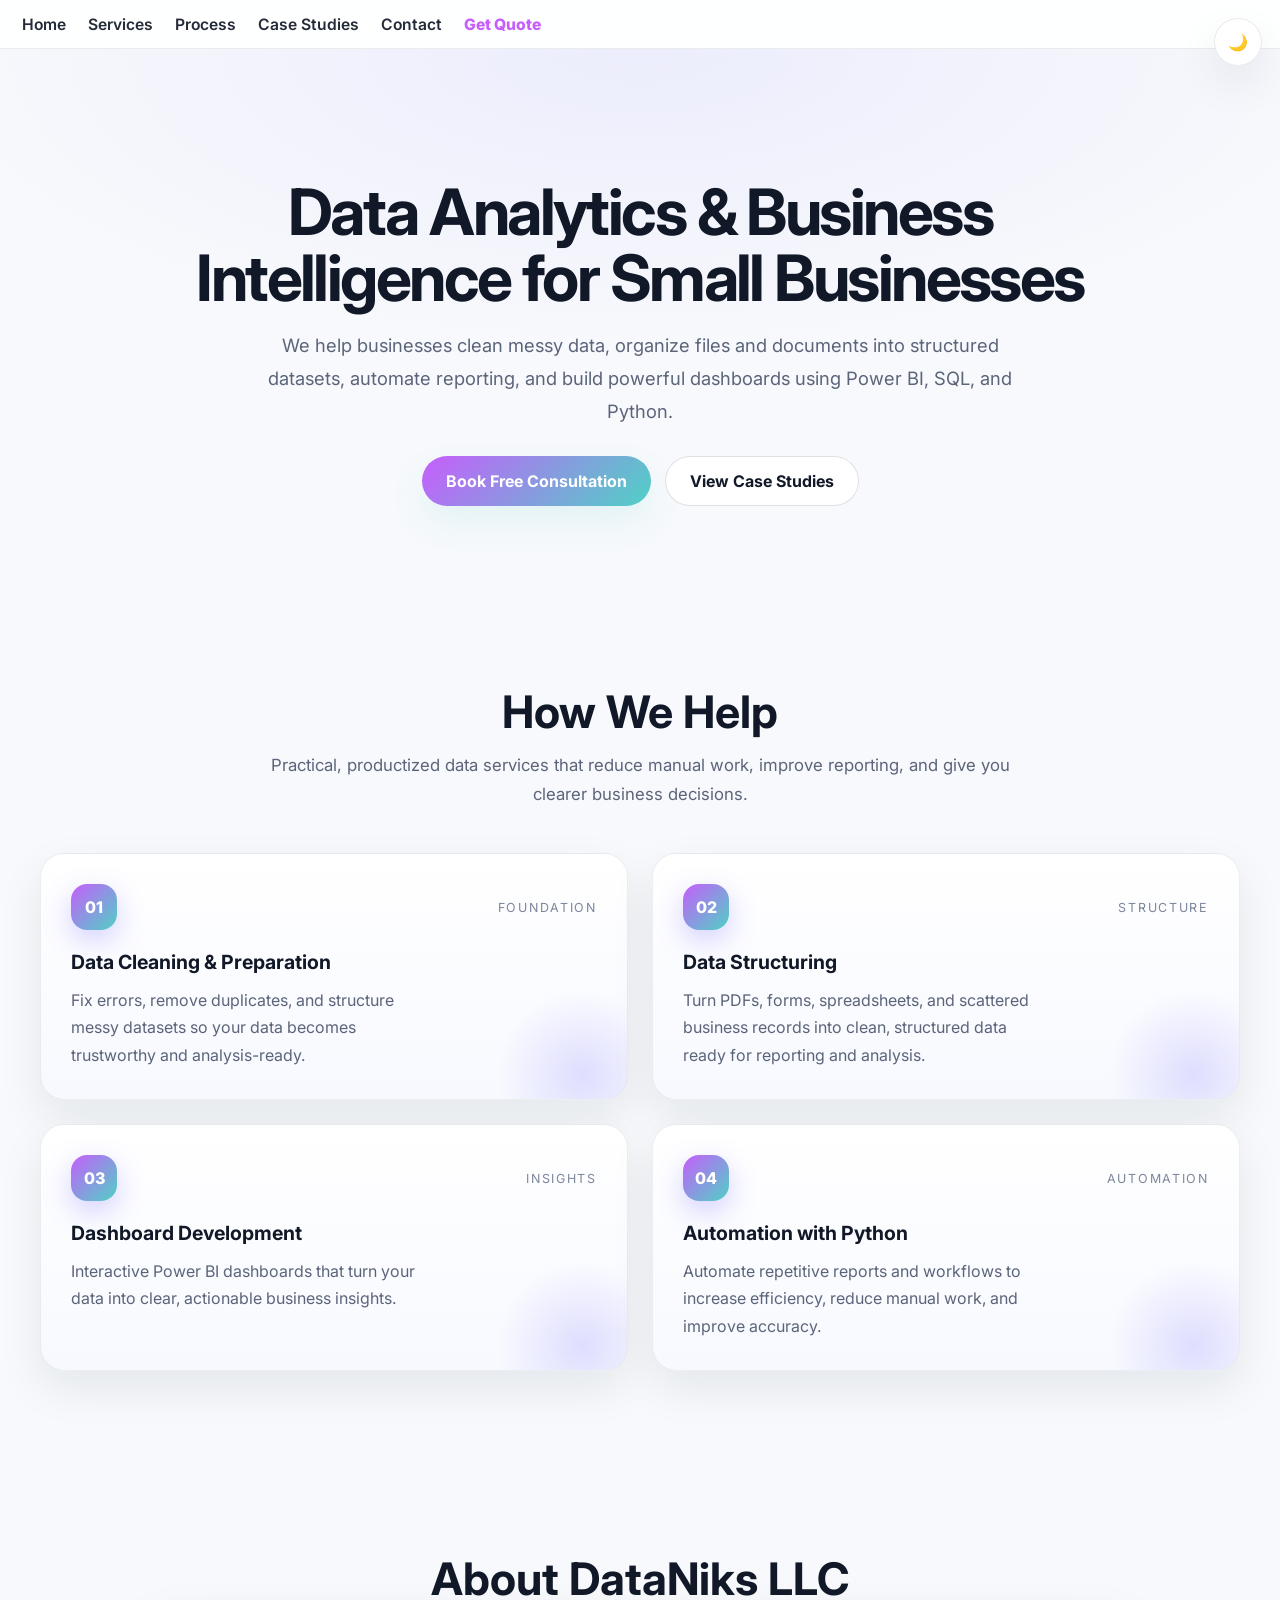
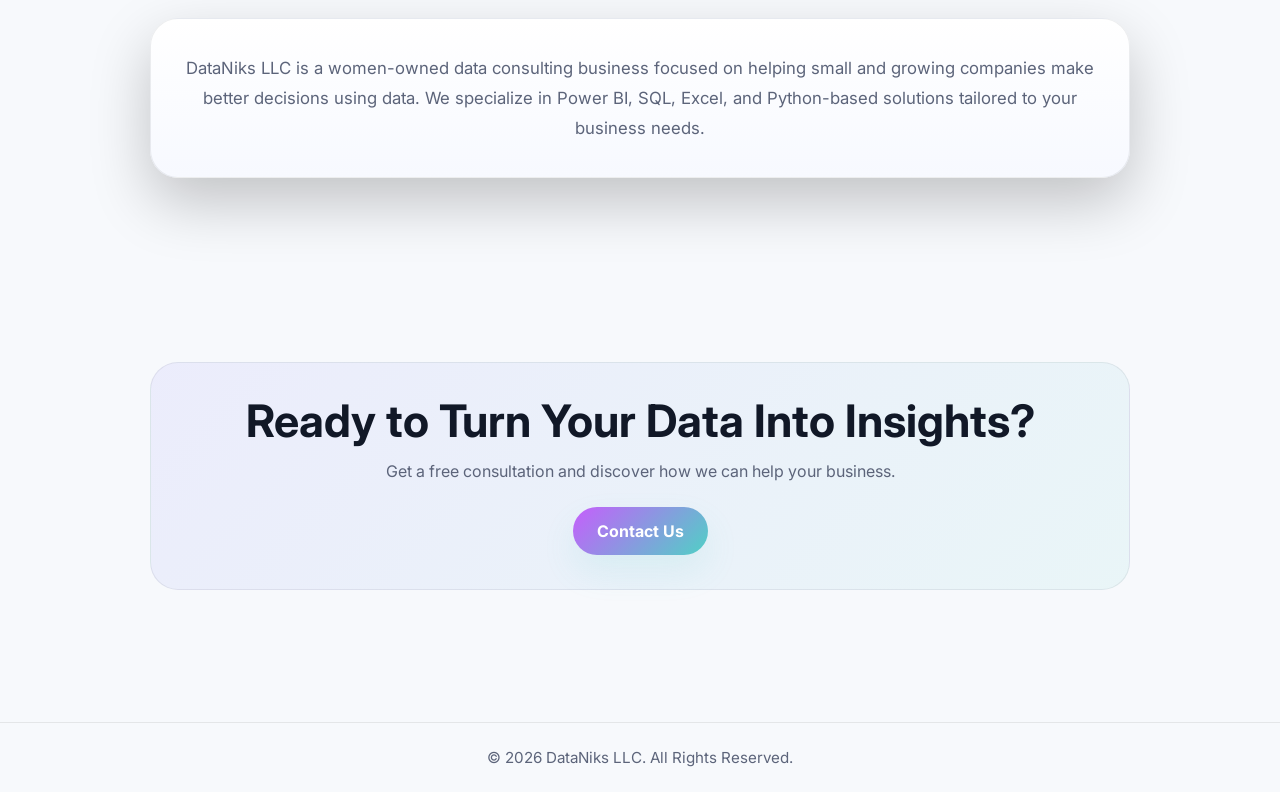
==== index.html @ b680c1a8 "Update index.html" ====
<!DOCTYPE html>
<html lang="en">
<head>
<meta charset="UTF-8">
<meta name="viewport" content="width=device-width, initial-scale=1">
<title>Data Analytics Services USA | Power BI, SQL & Python | DataNiks LLC</title>
<meta name="description" content="Data analytics and business intelligence services for businesses. Power BI dashboards, SQL data solutions, and Python automation.">
<meta name="keywords" content="data analytics services USA, Power BI dashboard developer, freelance data analyst, SQL data services, small business analytics">
<link rel="stylesheet" href="styles.css">
<style>
body.dark{--text-secondary:#b8bdd2;--text-primary:#f4f7fb}
body.light{background:#f7f9fc;color:var(--text-primary)}
body.light .hero{background:radial-gradient(1200px 500px at 50% 0%, rgba(109,94,252,.08), transparent 60%)}
body.light .hero h1, body.light .section h2, body.light .about-panel h2, body.light .cta-panel h2{color:var(--text-primary)}
body.light .hero p, body.light .section-subtitle, body.light .about-panel p, body.light .cta-panel p{color:var(--text-secondary)}
body.light .service-card{background:linear-gradient(180deg,#ffffff,#f7f9ff);border:1px solid rgba(31,41,55,.08);box-shadow:0 18px 45px rgba(15,23,42,.08)}
body.light .service-card h3{color:#111827}
body.light .service-card p{color:#5c647a}
body.light .service-tag{color:#7c869d}
body.light .about-panel{background:linear-gradient(180deg,#ffffff,#f7f9ff);border:1px solid rgba(31,41,55,.08)}
body.light .cta-panel{background:linear-gradient(135deg, rgba(109,94,252,.08), rgba(79,209,197,.08));border:1px solid rgba(31,41,55,.08)}
body.light .btn-secondary{border:1px solid rgba(31,41,55,.14);color:#111827;background:#fff}
body.light .nav-cta{color:var(--accent)!important}
.hero{padding:130px 20px 90px}
.hero h1{max-width:980px;margin:0 auto 18px;font-size:clamp(2.4rem,5vw,4.8rem);line-height:1.03;letter-spacing:-.04em}
.hero p{max-width:780px;margin:0 auto 28px;font-size:1.15rem;line-height:1.8}
.hero-actions{display:flex;gap:14px;justify-content:center;flex-wrap:wrap;margin-top:10px}
.btn{display:inline-flex;align-items:center;justify-content:center;padding:14px 24px;border-radius:999px;font-weight:700;text-decoration:none;transition:transform .2s ease,filter .2s ease,border-color .2s ease}
.btn-primary{background:linear-gradient(135deg,var(--accent),var(--accent2));color:#fff;box-shadow:0 16px 34px rgba(79,209,197,.12)}
.btn-secondary{border:1px solid rgba(255,255,255,.16);color:#fff;background:rgba(255,255,255,.04)}
.btn:hover{transform:translateY(-2px);filter:brightness(1.04)}
.section{padding:92px 20px}
.section-inner{max-width:1200px;margin:0 auto}
.section h2{margin:0 0 14px;text-align:center;font-size:clamp(2rem,3.5vw,3.25rem);line-height:1.08}
.section-subtitle{max-width:760px;margin:0 auto 44px;text-align:center;line-height:1.75;font-size:1.05rem}
.services-grid{display:grid;grid-template-columns:repeat(2,minmax(0,1fr));gap:24px}
.service-card{position:relative;overflow:hidden;min-height:220px;padding:30px;border-radius:24px;background:linear-gradient(180deg, rgba(31,35,51,.98), rgba(18,21,35,.98));border:1px solid rgba(255,255,255,.09);box-shadow:0 24px 60px rgba(0,0,0,.24);transition:transform .25s ease,border-color .25s ease,box-shadow .25s ease}
.service-card::before{content:'';position:absolute;inset:auto -40px -60px auto;width:170px;height:170px;background:radial-gradient(circle, rgba(109,94,252,.18), transparent 70%);pointer-events:none}
.service-card:hover{transform:translateY(-8px);border-color:rgba(255,255,255,.16);box-shadow:0 30px 75px rgba(0,0,0,.38)}
.service-top{display:flex;align-items:center;justify-content:space-between;gap:12px;margin-bottom:20px}
.service-icon{width:46px;height:46px;border-radius:16px;display:grid;place-items:center;background:linear-gradient(135deg,var(--accent),var(--accent2));color:#fff;font-weight:800;box-shadow:0 10px 28px rgba(109,94,252,.28)}
.service-tag{font-size:.78rem;letter-spacing:.14em;text-transform:uppercase;color:#95a0c0}
.service-card h3{margin:0 0 12px;font-size:1.22rem;line-height:1.25;color:var(--text-primary)}
.service-card p{margin:0;color:var(--text-secondary);line-height:1.72;font-size:1rem;max-width:36ch}
.about-panel,.cta-panel{max-width:980px;margin:0 auto;padding:34px;border-radius:28px}
.about-panel{background:linear-gradient(180deg, rgba(31,35,51,.92), rgba(18,21,35,.92));border:1px solid rgba(255,255,255,.09);box-shadow:0 24px 60px rgba(0,0,0,.22)}
.about-panel p{margin:0;text-align:center;font-size:1.05rem;line-height:1.8;color:var(--text-secondary)}
.cta-panel{background:linear-gradient(135deg, rgba(109,94,252,.16), rgba(79,209,197,.12));border:1px solid rgba(255,255,255,.1);text-align:center}
.cta-panel p{margin:0 0 22px;line-height:1.7;color:var(--text-secondary)}
.nav-cta{color:var(--accent)!important;font-weight:800!important}
@media (max-width:900px){.services-grid{grid-template-columns:1fr}.hero{padding-top:110px}}
footer{
    text-align:center;
    padding:25px 20px;
    font-size:0.95rem;
    color:var(--text-secondary);
    border-top:1px solid rgba(0,0,0,0.08);
    margin-top:40px;
}
</style>
</head>
<body class="light">
<nav><ul><li><a href="index.html">Home</a></li><li><a href="DataNiks-services.html">Services</a></li><li><a href="DataNiks-process.html">Process</a></li><li><a href="DataNiks-cases.html">Case Studies</a></li><li><a href="DataNiks-contact.html">Contact</a></li><li><a class="nav-cta" href="DataNiks-contact.html">Get Quote</a></li></ul></nav>
<section class="hero"><div class="section-inner"><h1>Data Analytics &amp; Business Intelligence for Small Businesses</h1><p>We help businesses clean messy data, organize files and documents into structured datasets, automate reporting, and build powerful dashboards using Power BI, SQL, and Python.</p><div class="hero-actions"><a class="btn btn-primary" href="DataNiks-contact.html">Book Free Consultation</a><a class="btn btn-secondary" href="DataNiks-cases.html">View Case Studies</a></div></div></section>
<section class="section"><div class="section-inner"><h2>How We Help</h2><p class="section-subtitle">Practical, productized data services that reduce manual work, improve reporting, and give you clearer business decisions.</p><div class="services-grid"><article class="service-card"><div class="service-top"><div class="service-icon">01</div><div class="service-tag">Foundation</div></div><h3>Data Cleaning &amp; Preparation</h3><p>Fix errors, remove duplicates, and structure messy datasets so your data becomes trustworthy and analysis-ready.</p></article><article class="service-card"><div class="service-top"><div class="service-icon">02</div><div class="service-tag">Structure</div></div><h3>Data Structuring</h3><p>Turn PDFs, forms, spreadsheets, and scattered business records into clean, structured data ready for reporting and analysis.</p></article><article class="service-card"><div class="service-top"><div class="service-icon">03</div><div class="service-tag">Insights</div></div><h3>Dashboard Development</h3><p>Interactive Power BI dashboards that turn your data into clear, actionable business insights.</p></article><article class="service-card"><div class="service-top"><div class="service-icon">04</div><div class="service-tag">Automation</div></div><h3>Automation with Python</h3><p>Automate repetitive reports and workflows to increase efficiency, reduce manual work, and improve accuracy.</p></article></div></div></section>
<section class="section"><div class="section-inner"><h2>About DataNiks LLC</h2><div class="about-panel"><p>DataNiks LLC is a women-owned data consulting business focused on helping small and growing companies make better decisions using data. We specialize in Power BI, SQL, Excel, and Python-based solutions tailored to your business needs.</p></div></div></section>
<section class="section"><div class="section-inner"><div class="cta-panel"><h2 style="margin-bottom:12px;">Ready to Turn Your Data Into Insights?</h2><p>Get a free consultation and discover how we can help your business.</p><a class="btn btn-primary" href="DataNiks-contact.html">Contact Us</a></div></div></section>
<footer>
    © 2026 DataNiks LLC. All Rights Reserved.
</footer>
  <script src="script.js"></script></body></html>
---- styles.css ----
@import url('https://fonts.googleapis.com/css2?family=Inter:wght@400;500;600;700;800&display=swap');

:root{
  --accent:#c65efc;
  --accent2:#4fd1c5;
  --bg:#0a0a14;
  --bg-soft:#111425;
  --panel:#141827;
  --panel-2:#101423;
  --text-primary:#f4f7fb;
  --text-secondary:#b8bdd2;
  --border:rgba(255,255,255,.09);
  --shadow:0 24px 60px rgba(0,0,0,.24);
}

*{box-sizing:border-box}
html{scroll-behavior:smooth}
body{
  margin:0;
  font-family:'Inter',system-ui,-apple-system,BlinkMacSystemFont,'Segoe UI',sans-serif;
  background:var(--bg);
  color:var(--text-primary);
  overflow-x:hidden;
}

body.light{
  --bg:#f7f9fc;
  --bg-soft:#ffffff;
  --panel:#ffffff;
  --panel-2:#f7f9ff;
  --text-primary:#111827;
  --text-secondary:#5c647a;
  --border:rgba(31,41,55,.09);
  --shadow:0 18px 45px rgba(15,23,42,.08);
  background:var(--bg);
  color:var(--text-primary);
}

a{color:inherit}
img{max-width:100%;display:block}

nav{
  position:sticky;
  top:0;
  z-index:1000;
  backdrop-filter:blur(18px);
  background:color-mix(in srgb, var(--bg-soft) 88%, transparent);
  border-bottom:1px solid var(--border);
}
nav ul{
  list-style:none;
  margin:0;
  padding:14px 22px;
  display:flex;
  gap:22px;
  align-items:center;
  justify-content:flex-start;
  flex-wrap:wrap;
}
nav a{
  text-decoration:none;
  font-size:.98rem;
  font-weight:600;
  color:var(--text-primary);
  opacity:.92;
}
nav a:hover{opacity:1}

.hero{
  padding:130px 20px 90px;
  background:radial-gradient(1200px 500px at 50% 0%, rgba(109,94,252,.14), transparent 60%);
}
.hero h1{
  max-width:980px;
  margin:0 auto 18px;
  text-align:center;
  font-size:clamp(2.4rem,5vw,4.8rem);
  line-height:1.03;
  letter-spacing:-.04em;
}
.hero p{
  max-width:780px;
  margin:0 auto 28px;
  text-align:center;
  font-size:1.15rem;
  line-height:1.8;
  color:var(--text-secondary);
}
.hero-actions{
  display:flex;
  gap:14px;
  justify-content:center;
  flex-wrap:wrap;
  margin-top:10px;
}

.btn{
  display:inline-flex;
  align-items:center;
  justify-content:center;
  padding:14px 24px;
  border-radius:999px;
  font-weight:700;
  text-decoration:none;
  transition:transform .2s ease,filter .2s ease,border-color .2s ease,background .2s ease;
}
.btn:hover{transform:translateY(-2px);filter:brightness(1.04)}
.btn-primary{
  background:linear-gradient(135deg,var(--accent),var(--accent2));
  color:#fff;
  box-shadow:0 16px 34px rgba(79,209,197,.12);
}
.btn-secondary{
  border:1px solid var(--border);
  color:var(--text-primary);
  background:var(--bg-soft);
}

.section{
  padding:92px 20px;
}
.section-inner{
  max-width:1200px;
  margin:0 auto;
}
.section h2{
  margin:0 0 14px;
  text-align:center;
  font-size:clamp(2rem,3.5vw,3.25rem);
  line-height:1.08;
}
.section-subtitle{
  max-width:760px;
  margin:0 auto 44px;
  text-align:center;
  line-height:1.75;
  font-size:1.05rem;
  color:var(--text-secondary);
}

.services-grid{
  display:grid;
  grid-template-columns:repeat(2,minmax(0,1fr));
  gap:24px;
}
.service-card{
  position:relative;
  overflow:hidden;
  min-height:220px;
  padding:30px;
  border-radius:24px;
  background:linear-gradient(180deg,var(--panel),var(--panel-2));
  border:1px solid var(--border);
  box-shadow:var(--shadow);
  transition:transform .25s ease,border-color .25s ease,box-shadow .25s ease;
}
.service-card::before{
  content:'';
  position:absolute;
  inset:auto -40px -60px auto;
  width:170px;
  height:170px;
  background:radial-gradient(circle, rgba(109,94,252,.18), transparent 70%);
  pointer-events:none;
}
.service-card:hover{
  transform:translateY(-8px);
  border-color:rgba(255,255,255,.16);
  box-shadow:0 30px 75px rgba(0,0,0,.38);
}
.service-top{
  display:flex;
  align-items:center;
  justify-content:space-between;
  gap:12px;
  margin-bottom:20px;
}
.service-icon{
  width:46px;
  height:46px;
  border-radius:16px;
  display:grid;
  place-items:center;
  background:linear-gradient(135deg,var(--accent),var(--accent2));
  color:#fff;
  font-weight:800;
  box-shadow:0 10px 28px rgba(109,94,252,.28);
}
.service-tag{
  font-size:.78rem;
  letter-spacing:.14em;
  text-transform:uppercase;
  color:var(--text-secondary);
}
.service-card h3{
  margin:0 0 12px;
  font-size:1.22rem;
  line-height:1.25;
  color:var(--text-primary);
}
.service-card p{
  margin:0;
  color:var(--text-secondary);
  line-height:1.72;
  font-size:1rem;
  max-width:36ch;
}

.about-panel,
.cta-panel{
  max-width:980px;
  margin:0 auto;
  padding:34px;
  border-radius:28px;
  border:1px solid var(--border);
}
.about-panel{
  background:linear-gradient(180deg,var(--panel),var(--panel-2));
  box-shadow:var(--shadow);
}
.about-panel p{
  margin:0;
  text-align:center;
  font-size:1.05rem;
  line-height:1.8;
  color:var(--text-secondary);
}
.cta-panel{
  background:linear-gradient(135deg, rgba(109,94,252,.16), rgba(79,209,197,.12));
  text-align:center;
}
.cta-panel p{
  margin:0 0 22px;
  line-height:1.7;
  color:var(--text-secondary);
}

.nav-cta{color:var(--accent) !important;font-weight:800 !important;opacity:1}

.glass-card{
  background:linear-gradient(180deg,var(--panel),var(--panel-2));
  border:1px solid var(--border);
  border-radius:24px;
  box-shadow:var(--shadow);
}

.theme-toggle{
  position:fixed;
  right:18px;
  top:18px;
  width:48px;
  height:48px;
  border:none;
  border-radius:999px;
  cursor:pointer;
  z-index:1001;
  display:grid;
  place-items:center;
  font-size:1rem;
  background:var(--bg-soft);
  color:var(--text-primary);
  border:1px solid var(--border);
  box-shadow:var(--shadow);
}
.theme-toggle:hover{transform:translateY(-1px)}

@media (max-width:900px){
  .services-grid{grid-template-columns:1fr}
  .hero{padding-top:110px}
  nav ul{gap:16px}
}
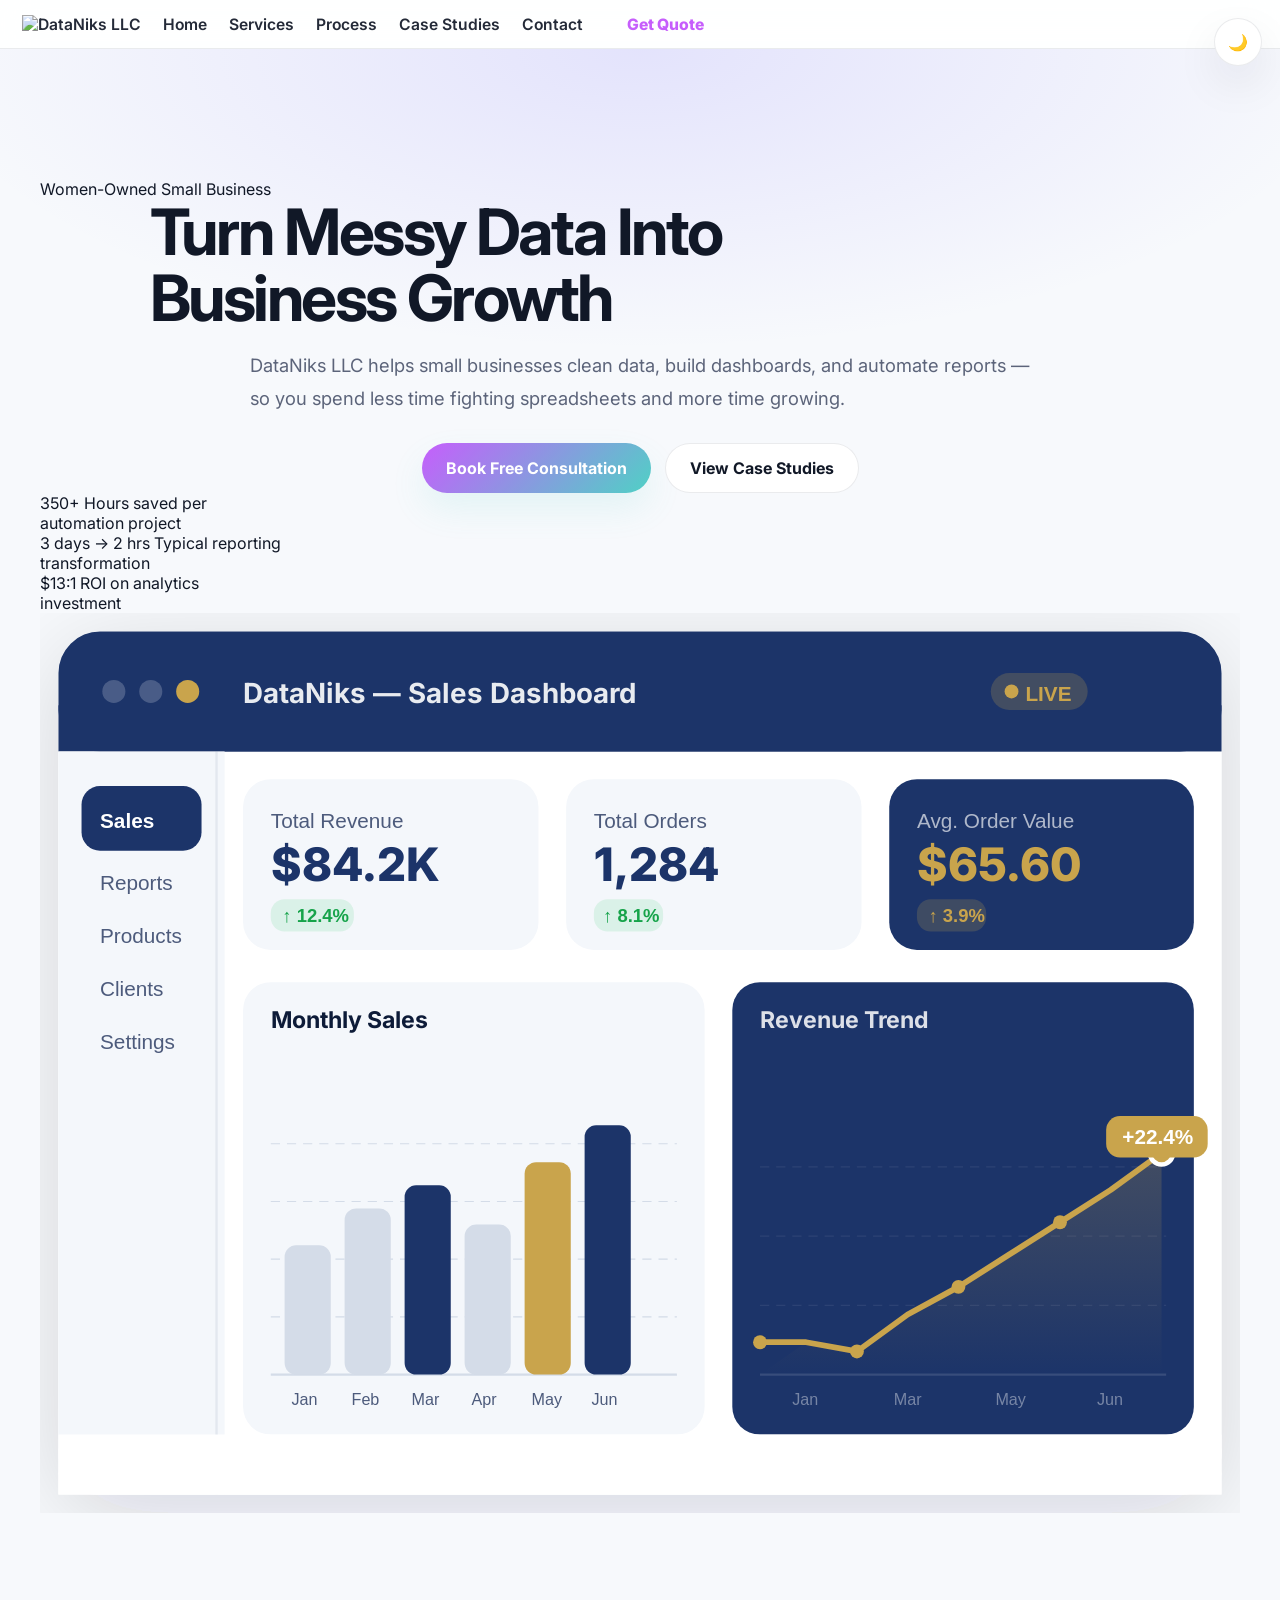
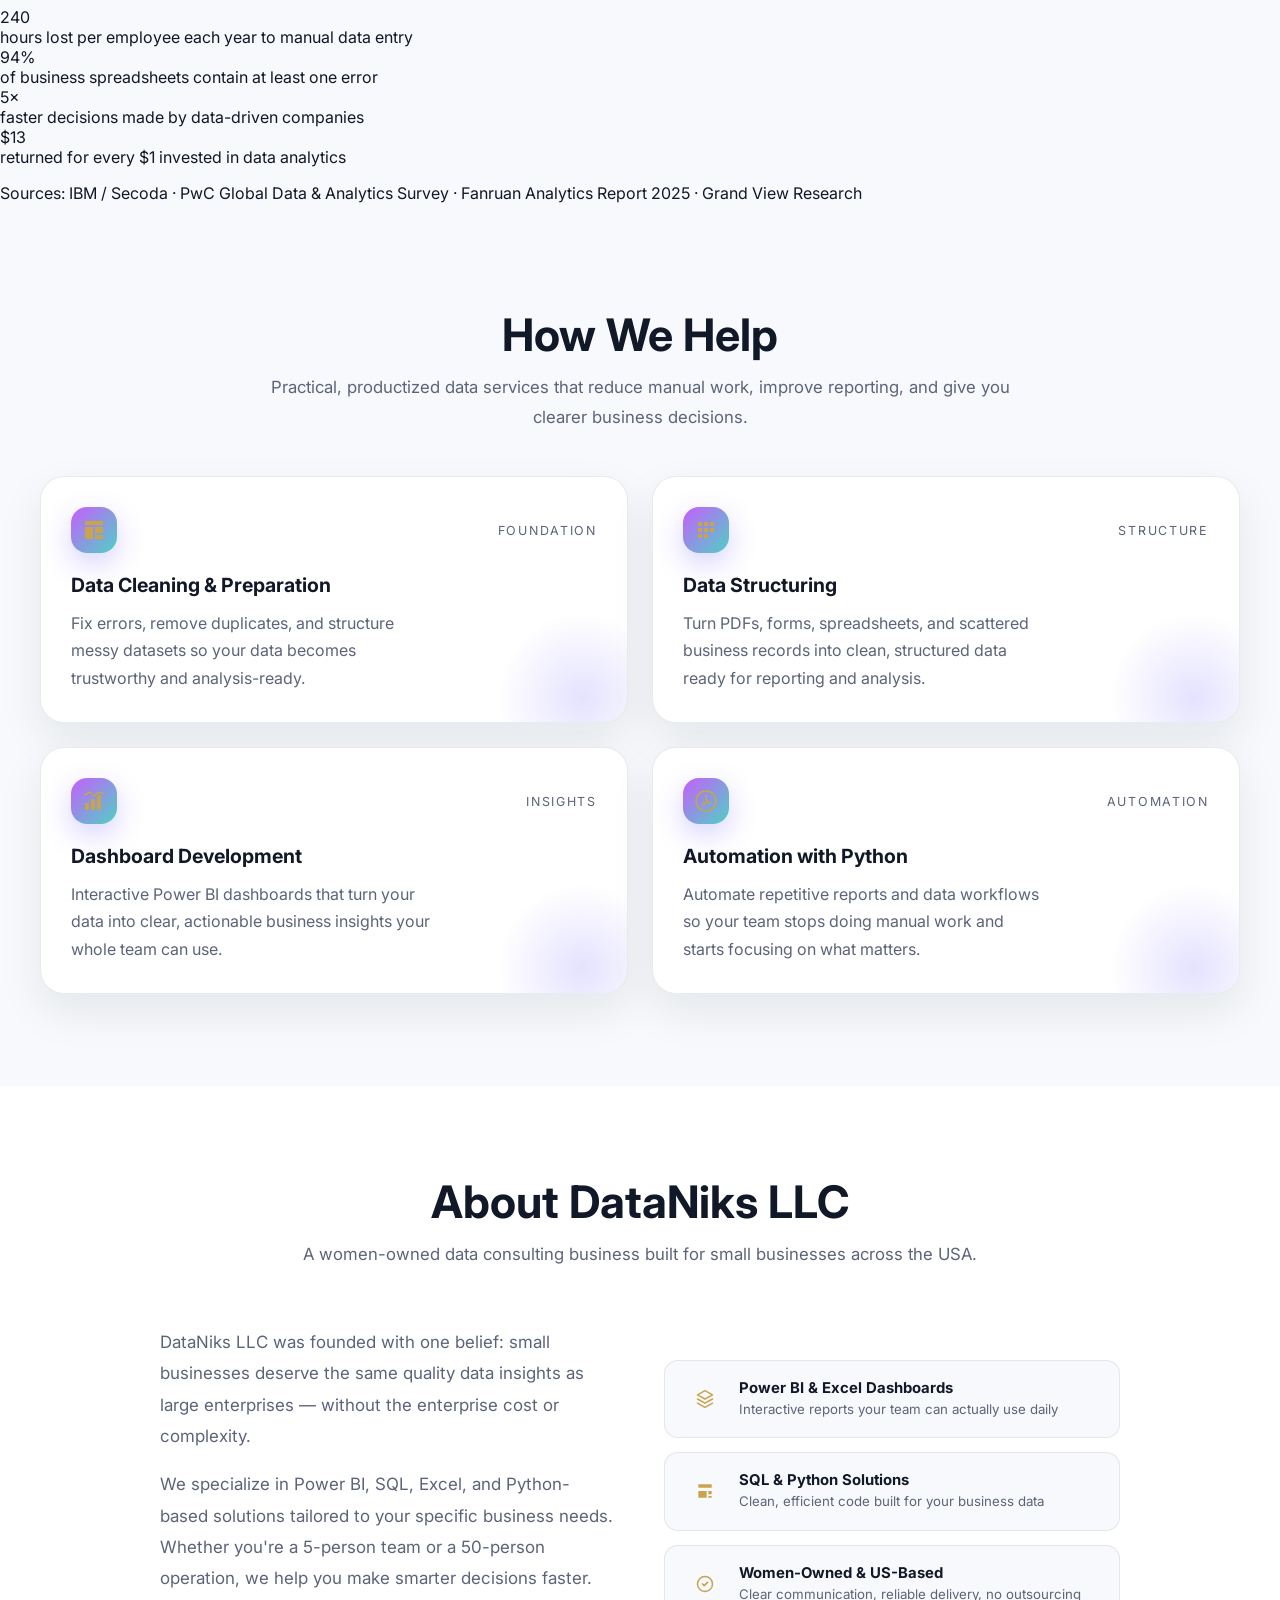
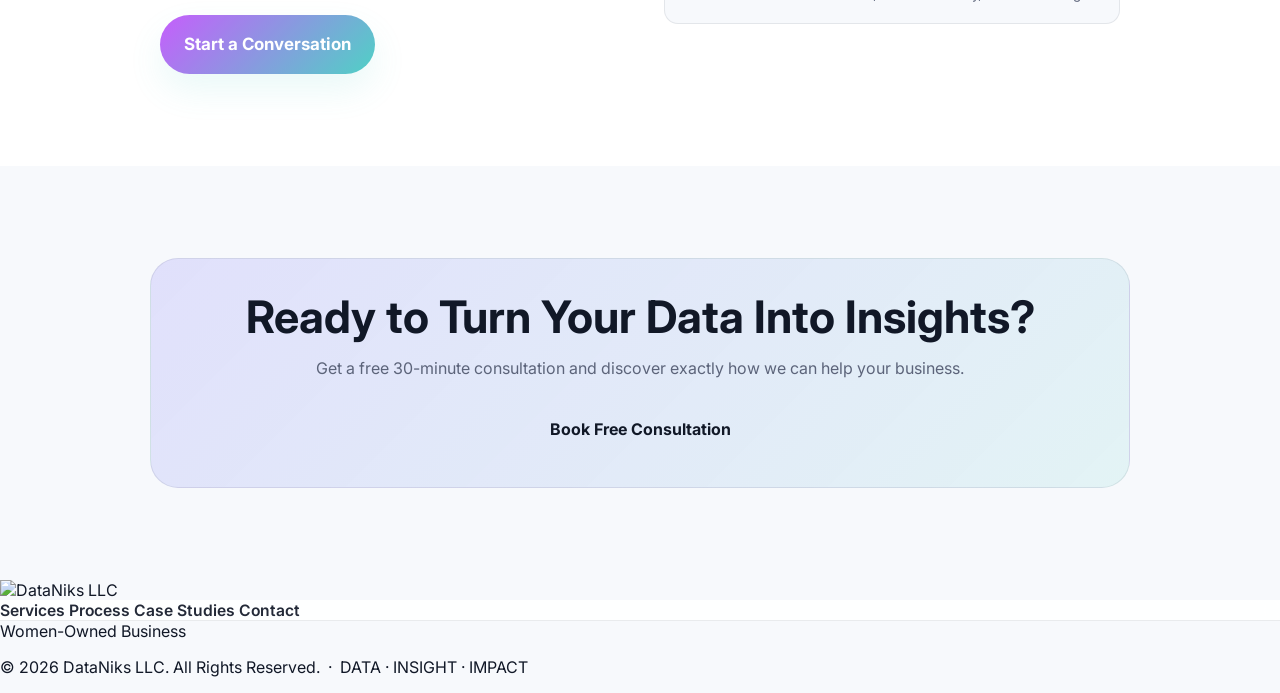
==== commit eff459a1: "Update index.html" ====
--- a/index.html
+++ b/index.html
@@ -3,69 +3,343 @@
 <head>
 <meta charset="UTF-8">
 <meta name="viewport" content="width=device-width, initial-scale=1">
-<title>Data Analytics Services USA | Power BI, SQL & Python | DataNiks LLC</title>
-<meta name="description" content="Data analytics and business intelligence services for businesses. Power BI dashboards, SQL data solutions, and Python automation.">
-<meta name="keywords" content="data analytics services USA, Power BI dashboard developer, freelance data analyst, SQL data services, small business analytics">
+<title>Data Analytics Services USA | Dashboard creation, SQL & Python | DataNiks LLC</title>
+<meta name="description" content="DataNiks LLC — women-owned data analytics and business intelligence services for small businesses. Power BI dashboards, SQL data solutions, and Python automation.">
+<meta name="keywords" content="data analytics services USA, Power BI dashboard developer, freelance data analyst, SQL data services, small business analytics, women-owned business">
 <link rel="stylesheet" href="styles.css">
 <style>
-body.dark{--text-secondary:#b8bdd2;--text-primary:#f4f7fb}
-body.light{background:#f7f9fc;color:var(--text-primary)}
-body.light .hero{background:radial-gradient(1200px 500px at 50% 0%, rgba(109,94,252,.08), transparent 60%)}
-body.light .hero h1, body.light .section h2, body.light .about-panel h2, body.light .cta-panel h2{color:var(--text-primary)}
-body.light .hero p, body.light .section-subtitle, body.light .about-panel p, body.light .cta-panel p{color:var(--text-secondary)}
-body.light .service-card{background:linear-gradient(180deg,#ffffff,#f7f9ff);border:1px solid rgba(31,41,55,.08);box-shadow:0 18px 45px rgba(15,23,42,.08)}
-body.light .service-card h3{color:#111827}
-body.light .service-card p{color:#5c647a}
-body.light .service-tag{color:#7c869d}
-body.light .about-panel{background:linear-gradient(180deg,#ffffff,#f7f9ff);border:1px solid rgba(31,41,55,.08)}
-body.light .cta-panel{background:linear-gradient(135deg, rgba(109,94,252,.08), rgba(79,209,197,.08));border:1px solid rgba(31,41,55,.08)}
-body.light .btn-secondary{border:1px solid rgba(31,41,55,.14);color:#111827;background:#fff}
-body.light .nav-cta{color:var(--accent)!important}
-.hero{padding:130px 20px 90px}
-.hero h1{max-width:980px;margin:0 auto 18px;font-size:clamp(2.4rem,5vw,4.8rem);line-height:1.03;letter-spacing:-.04em}
-.hero p{max-width:780px;margin:0 auto 28px;font-size:1.15rem;line-height:1.8}
-.hero-actions{display:flex;gap:14px;justify-content:center;flex-wrap:wrap;margin-top:10px}
-.btn{display:inline-flex;align-items:center;justify-content:center;padding:14px 24px;border-radius:999px;font-weight:700;text-decoration:none;transition:transform .2s ease,filter .2s ease,border-color .2s ease}
-.btn-primary{background:linear-gradient(135deg,var(--accent),var(--accent2));color:#fff;box-shadow:0 16px 34px rgba(79,209,197,.12)}
-.btn-secondary{border:1px solid rgba(255,255,255,.16);color:#fff;background:rgba(255,255,255,.04)}
-.btn:hover{transform:translateY(-2px);filter:brightness(1.04)}
-.section{padding:92px 20px}
-.section-inner{max-width:1200px;margin:0 auto}
-.section h2{margin:0 0 14px;text-align:center;font-size:clamp(2rem,3.5vw,3.25rem);line-height:1.08}
-.section-subtitle{max-width:760px;margin:0 auto 44px;text-align:center;line-height:1.75;font-size:1.05rem}
-.services-grid{display:grid;grid-template-columns:repeat(2,minmax(0,1fr));gap:24px}
-.service-card{position:relative;overflow:hidden;min-height:220px;padding:30px;border-radius:24px;background:linear-gradient(180deg, rgba(31,35,51,.98), rgba(18,21,35,.98));border:1px solid rgba(255,255,255,.09);box-shadow:0 24px 60px rgba(0,0,0,.24);transition:transform .25s ease,border-color .25s ease,box-shadow .25s ease}
-.service-card::before{content:'';position:absolute;inset:auto -40px -60px auto;width:170px;height:170px;background:radial-gradient(circle, rgba(109,94,252,.18), transparent 70%);pointer-events:none}
-.service-card:hover{transform:translateY(-8px);border-color:rgba(255,255,255,.16);box-shadow:0 30px 75px rgba(0,0,0,.38)}
-.service-top{display:flex;align-items:center;justify-content:space-between;gap:12px;margin-bottom:20px}
-.service-icon{width:46px;height:46px;border-radius:16px;display:grid;place-items:center;background:linear-gradient(135deg,var(--accent),var(--accent2));color:#fff;font-weight:800;box-shadow:0 10px 28px rgba(109,94,252,.28)}
-.service-tag{font-size:.78rem;letter-spacing:.14em;text-transform:uppercase;color:#95a0c0}
-.service-card h3{margin:0 0 12px;font-size:1.22rem;line-height:1.25;color:var(--text-primary)}
-.service-card p{margin:0;color:var(--text-secondary);line-height:1.72;font-size:1rem;max-width:36ch}
-.about-panel,.cta-panel{max-width:980px;margin:0 auto;padding:34px;border-radius:28px}
-.about-panel{background:linear-gradient(180deg, rgba(31,35,51,.92), rgba(18,21,35,.92));border:1px solid rgba(255,255,255,.09);box-shadow:0 24px 60px rgba(0,0,0,.22)}
-.about-panel p{margin:0;text-align:center;font-size:1.05rem;line-height:1.8;color:var(--text-secondary)}
-.cta-panel{background:linear-gradient(135deg, rgba(109,94,252,.16), rgba(79,209,197,.12));border:1px solid rgba(255,255,255,.1);text-align:center}
-.cta-panel p{margin:0 0 22px;line-height:1.7;color:var(--text-secondary)}
-.nav-cta{color:var(--accent)!important;font-weight:800!important}
-@media (max-width:900px){.services-grid{grid-template-columns:1fr}.hero{padding-top:110px}}
-footer{
-    text-align:center;
-    padding:25px 20px;
-    font-size:0.95rem;
-    color:var(--text-secondary);
-    border-top:1px solid rgba(0,0,0,0.08);
-    margin-top:40px;
+/* Page-specific hero adjustments */
+.hero-text h1{text-align:left}
+.hero-text p{text-align:left}
+/* Service cards on homepage keep dark inner background */
+.service-card{background:var(--panel)}
+/* About section */
+.about-inner{display:grid;grid-template-columns:1fr 1fr;gap:48px;align-items:center;max-width:960px;margin:0 auto}
+.about-inner p{font-size:1.06rem;line-height:1.85;color:var(--text-secondary);margin-bottom:16px}
+.about-inner p:last-child{margin-bottom:0}
+.about-badges{display:flex;flex-direction:column;gap:14px}
+.about-badge-item{
+  display:flex;align-items:flex-start;gap:14px;
+  padding:18px 20px;border-radius:14px;
+  background:var(--bg);border:1px solid var(--border);
 }
+.ab-icon{
+  width:40px;height:40px;border-radius:10px;
+  background:var(--navy);display:grid;place-items:center;
+  flex-shrink:0;
+}
+.ab-title{font-size:.93rem;font-weight:700;color:var(--text-primary);margin-bottom:3px}
+.ab-desc{font-size:.83rem;color:var(--text-secondary);line-height:1.5}
+@media(max-width:860px){.about-inner{grid-template-columns:1fr}}
 </style>
 </head>
 <body class="light">
-<nav><ul><li><a href="index.html">Home</a></li><li><a href="DataNiks-services.html">Services</a></li><li><a href="DataNiks-process.html">Process</a></li><li><a href="DataNiks-cases.html">Case Studies</a></li><li><a href="DataNiks-contact.html">Contact</a></li><li><a class="nav-cta" href="DataNiks-contact.html">Get Quote</a></li></ul></nav>
-<section class="hero"><div class="section-inner"><h1>Data Analytics &amp; Business Intelligence for Small Businesses</h1><p>We help businesses clean messy data, organize files and documents into structured datasets, automate reporting, and build powerful dashboards using Power BI, SQL, and Python.</p><div class="hero-actions"><a class="btn btn-primary" href="DataNiks-contact.html">Book Free Consultation</a><a class="btn btn-secondary" href="DataNiks-cases.html">View Case Studies</a></div></div></section>
-<section class="section"><div class="section-inner"><h2>How We Help</h2><p class="section-subtitle">Practical, productized data services that reduce manual work, improve reporting, and give you clearer business decisions.</p><div class="services-grid"><article class="service-card"><div class="service-top"><div class="service-icon">01</div><div class="service-tag">Foundation</div></div><h3>Data Cleaning &amp; Preparation</h3><p>Fix errors, remove duplicates, and structure messy datasets so your data becomes trustworthy and analysis-ready.</p></article><article class="service-card"><div class="service-top"><div class="service-icon">02</div><div class="service-tag">Structure</div></div><h3>Data Structuring</h3><p>Turn PDFs, forms, spreadsheets, and scattered business records into clean, structured data ready for reporting and analysis.</p></article><article class="service-card"><div class="service-top"><div class="service-icon">03</div><div class="service-tag">Insights</div></div><h3>Dashboard Development</h3><p>Interactive Power BI dashboards that turn your data into clear, actionable business insights.</p></article><article class="service-card"><div class="service-top"><div class="service-icon">04</div><div class="service-tag">Automation</div></div><h3>Automation with Python</h3><p>Automate repetitive reports and workflows to increase efficiency, reduce manual work, and improve accuracy.</p></article></div></div></section>
-<section class="section"><div class="section-inner"><h2>About DataNiks LLC</h2><div class="about-panel"><p>DataNiks LLC is a women-owned data consulting business focused on helping small and growing companies make better decisions using data. We specialize in Power BI, SQL, Excel, and Python-based solutions tailored to your business needs.</p></div></div></section>
-<section class="section"><div class="section-inner"><div class="cta-panel"><h2 style="margin-bottom:12px;">Ready to Turn Your Data Into Insights?</h2><p>Get a free consultation and discover how we can help your business.</p><a class="btn btn-primary" href="DataNiks-contact.html">Contact Us</a></div></div></section>
+
+<nav>
+  <ul>
+    <li class="nav-brand"><a href="index.html"><img src="logo.png" alt="DataNiks LLC" class="nav-logo"></a></li>
+    <li><a href="index.html">Home</a></li>
+    <li><a href="DataNiks-services.html">Services</a></li>
+    <li><a href="DataNiks-process.html">Process</a></li>
+    <li><a href="DataNiks-cases.html">Case Studies</a></li>
+    <li><a href="DataNiks-contact.html">Contact</a></li>
+    <li class="nav-spacer"></li>
+    <li><a class="nav-cta" href="DataNiks-contact.html">Get Quote</a></li>
+  </ul>
+</nav>
+
+<!-- ── HERO ── -->
+<section class="hero">
+  <div class="section-inner hero-grid">
+
+    <div class="hero-text">
+      <span class="trust-badge">Women-Owned Small Business</span>
+      <h1>Turn Messy Data Into<br><span class="hl">Business Growth</span></h1>
+      <p>DataNiks LLC helps small businesses clean data, build dashboards, and automate reports — so you spend less time fighting spreadsheets and more time growing.</p>
+      <div class="hero-actions">
+        <a class="btn btn-primary" href="DataNiks-contact.html">Book Free Consultation</a>
+        <a class="btn btn-secondary" href="DataNiks-cases.html">View Case Studies</a>
+      </div>
+      <div class="hero-proof">
+        <div class="proof-item">
+          <span class="proof-num">350+</span>
+          <span class="proof-label">Hours saved per<br>automation project</span>
+        </div>
+        <div class="proof-item">
+          <span class="proof-num">3 days → 2 hrs</span>
+          <span class="proof-label">Typical reporting<br>transformation</span>
+        </div>
+        <div class="proof-item">
+          <span class="proof-num">$13:1</span>
+          <span class="proof-label">ROI on analytics<br>investment</span>
+        </div>
+      </div>
+    </div>
+
+    <div class="hero-visual">
+      <!-- Dashboard Illustration -->
+      <svg class="dash-svg" viewBox="0 0 520 390" xmlns="http://www.w3.org/2000/svg">
+        <defs>
+          <linearGradient id="areaG" x1="0" y1="0" x2="0" y2="1">
+            <stop offset="0%" stop-color="#C9A44C" stop-opacity="0.22"/>
+            <stop offset="100%" stop-color="#C9A44C" stop-opacity="0"/>
+          </linearGradient>
+          <filter id="cardShadow" x="-5%" y="-5%" width="110%" height="120%">
+            <feDropShadow dx="0" dy="8" stdDeviation="20" flood-color="#0D1B38" flood-opacity="0.14"/>
+          </filter>
+        </defs>
+
+        <!-- Main card -->
+        <rect x="8" y="8" width="504" height="374" rx="18" fill="white" filter="url(#cardShadow)"/>
+
+        <!-- Header bar -->
+        <rect x="8" y="8" width="504" height="52" rx="18" fill="#1C3469"/>
+        <rect x="8" y="40" width="504" height="20" fill="#1C3469"/>
+
+        <!-- Window dots -->
+        <circle cx="32" cy="34" r="5" fill="rgba(255,255,255,.2)"/>
+        <circle cx="48" cy="34" r="5" fill="rgba(255,255,255,.2)"/>
+        <circle cx="64" cy="34" r="5" fill="#C9A44C"/>
+
+        <!-- Header title -->
+        <text x="88" y="39" fill="rgba(255,255,255,.9)" font-size="12" font-family="Inter,Arial,sans-serif" font-weight="700">DataNiks — Sales Dashboard</text>
+        <!-- Live badge -->
+        <rect x="412" y="26" width="42" height="16" rx="8" fill="rgba(201,164,76,.22)"/>
+        <circle cx="421" cy="34" r="3" fill="#C9A44C"/>
+        <text x="427" y="38" fill="#C9A44C" font-size="9" font-family="Arial,sans-serif" font-weight="700">LIVE</text>
+
+        <!-- Left sidebar -->
+        <rect x="8" y="60" width="72" height="322" fill="#F4F7FB" rx="0"/>
+        <rect x="76" y="60" width="1" height="322" fill="rgba(28,52,105,.08)"/>
+        <!-- Sidebar nav items -->
+        <rect x="18" y="75" width="52" height="28" rx="8" fill="#1C3469"/>
+        <text x="26" y="93" fill="white" font-size="9" font-family="Arial,sans-serif" font-weight="600">Sales</text>
+        <text x="26" y="120" fill="#4D5B7C" font-size="9" font-family="Arial,sans-serif">Reports</text>
+        <text x="26" y="143" fill="#4D5B7C" font-size="9" font-family="Arial,sans-serif">Products</text>
+        <text x="26" y="166" fill="#4D5B7C" font-size="9" font-family="Arial,sans-serif">Clients</text>
+        <text x="26" y="189" fill="#4D5B7C" font-size="9" font-family="Arial,sans-serif">Settings</text>
+
+        <!-- ── KPI CARDS ROW ── -->
+        <!-- KPI 1: Revenue -->
+        <rect x="88" y="72" width="128" height="74" rx="12" fill="#F4F7FB"/>
+        <text x="100" y="93" fill="#4D5B7C" font-size="9" font-family="Arial,sans-serif">Total Revenue</text>
+        <text x="100" y="116" fill="#1C3469" font-size="20" font-family="Inter,Arial,sans-serif" font-weight="800">$84.2K</text>
+        <rect x="100" y="124" width="36" height="14" rx="6" fill="rgba(34,197,94,.12)"/>
+        <text x="105" y="134" fill="#16A34A" font-size="8" font-family="Arial,sans-serif" font-weight="700">↑ 12.4%</text>
+
+        <!-- KPI 2: Orders -->
+        <rect x="228" y="72" width="128" height="74" rx="12" fill="#F4F7FB"/>
+        <text x="240" y="93" fill="#4D5B7C" font-size="9" font-family="Arial,sans-serif">Total Orders</text>
+        <text x="240" y="116" fill="#1C3469" font-size="20" font-family="Inter,Arial,sans-serif" font-weight="800">1,284</text>
+        <rect x="240" y="124" width="30" height="14" rx="6" fill="rgba(34,197,94,.12)"/>
+        <text x="244" y="134" fill="#16A34A" font-size="8" font-family="Arial,sans-serif" font-weight="700">↑ 8.1%</text>
+
+        <!-- KPI 3: Avg Order (highlighted in navy) -->
+        <rect x="368" y="72" width="132" height="74" rx="12" fill="#1C3469"/>
+        <text x="380" y="93" fill="rgba(255,255,255,.65)" font-size="9" font-family="Arial,sans-serif">Avg. Order Value</text>
+        <text x="380" y="116" fill="#C9A44C" font-size="20" font-family="Inter,Arial,sans-serif" font-weight="800">$65.60</text>
+        <rect x="380" y="124" width="30" height="14" rx="6" fill="rgba(201,164,76,.2)"/>
+        <text x="385" y="134" fill="#C9A44C" font-size="8" font-family="Arial,sans-serif" font-weight="700">↑ 3.9%</text>
+
+        <!-- ── BAR CHART ── -->
+        <rect x="88" y="160" width="200" height="196" rx="12" fill="#F4F7FB"/>
+        <text x="100" y="180" fill="#0D1B38" font-size="10" font-family="Inter,Arial,sans-serif" font-weight="700">Monthly Sales</text>
+
+        <!-- Grid lines -->
+        <line x1="100" y1="330" x2="276" y2="330" stroke="#D4DCE8" stroke-width="1"/>
+        <line x1="100" y1="305" x2="276" y2="305" stroke="#D4DCE8" stroke-width="0.5" stroke-dasharray="4,3"/>
+        <line x1="100" y1="280" x2="276" y2="280" stroke="#D4DCE8" stroke-width="0.5" stroke-dasharray="4,3"/>
+        <line x1="100" y1="255" x2="276" y2="255" stroke="#D4DCE8" stroke-width="0.5" stroke-dasharray="4,3"/>
+        <line x1="100" y1="230" x2="276" y2="230" stroke="#D4DCE8" stroke-width="0.5" stroke-dasharray="4,3"/>
+
+        <!-- Bars Jan–Jun -->
+        <rect x="106" y="274" width="20" height="56" rx="5" fill="#D4DCE8"/>
+        <text x="109" y="343" fill="#4D5B7C" font-size="7" font-family="Arial">Jan</text>
+        <rect x="132" y="258" width="20" height="72" rx="5" fill="#D4DCE8"/>
+        <text x="135" y="343" fill="#4D5B7C" font-size="7" font-family="Arial">Feb</text>
+        <rect x="158" y="248" width="20" height="82" rx="5" fill="#1C3469"/>
+        <text x="161" y="343" fill="#4D5B7C" font-size="7" font-family="Arial">Mar</text>
+        <rect x="184" y="265" width="20" height="65" rx="5" fill="#D4DCE8"/>
+        <text x="187" y="343" fill="#4D5B7C" font-size="7" font-family="Arial">Apr</text>
+        <rect x="210" y="238" width="20" height="92" rx="5" fill="#C9A44C"/>
+        <text x="213" y="343" fill="#4D5B7C" font-size="7" font-family="Arial">May</text>
+        <rect x="236" y="222" width="20" height="108" rx="5" fill="#1C3469"/>
+        <text x="239" y="343" fill="#4D5B7C" font-size="7" font-family="Arial">Jun</text>
+
+        <!-- ── LINE CHART ── -->
+        <rect x="300" y="160" width="200" height="196" rx="12" fill="#1C3469"/>
+        <text x="312" y="180" fill="rgba(255,255,255,.85)" font-size="10" font-family="Inter,Arial,sans-serif" font-weight="700">Revenue Trend</text>
+
+        <!-- Grid lines dark -->
+        <line x1="312" y1="330" x2="488" y2="330" stroke="rgba(255,255,255,.12)" stroke-width="1"/>
+        <line x1="312" y1="300" x2="488" y2="300" stroke="rgba(255,255,255,.07)" stroke-width="0.5" stroke-dasharray="4,3"/>
+        <line x1="312" y1="270" x2="488" y2="270" stroke="rgba(255,255,255,.07)" stroke-width="0.5" stroke-dasharray="4,3"/>
+        <line x1="312" y1="240" x2="488" y2="240" stroke="rgba(255,255,255,.07)" stroke-width="0.5" stroke-dasharray="4,3"/>
+
+        <!-- Area fill -->
+        <polygon points="312,330 332,316 354,320 376,304 398,292 420,278 442,264 464,250 486,234 486,330" fill="url(#areaG)"/>
+        <!-- Line -->
+        <polyline points="312,316 332,316 354,320 376,304 398,292 420,278 442,264 464,250 486,234"
+                  fill="none" stroke="#C9A44C" stroke-width="2.5" stroke-linecap="round" stroke-linejoin="round"/>
+        <!-- Dots -->
+        <circle cx="312" cy="316" r="3" fill="#C9A44C"/>
+        <circle cx="354" cy="320" r="3" fill="#C9A44C"/>
+        <circle cx="398" cy="292" r="3" fill="#C9A44C"/>
+        <circle cx="442" cy="264" r="3" fill="#C9A44C"/>
+        <!-- Last dot highlighted -->
+        <circle cx="486" cy="234" r="5" fill="#C9A44C" stroke="white" stroke-width="2"/>
+        <!-- Tooltip -->
+        <rect x="462" y="218" width="44" height="18" rx="6" fill="#C9A44C"/>
+        <text x="469" y="230" fill="white" font-size="9" font-family="Arial,sans-serif" font-weight="800">+22.4%</text>
+
+        <!-- Month labels line chart -->
+        <text x="326" y="343" fill="rgba(255,255,255,.4)" font-size="7" font-family="Arial">Jan</text>
+        <text x="370" y="343" fill="rgba(255,255,255,.4)" font-size="7" font-family="Arial">Mar</text>
+        <text x="414" y="343" fill="rgba(255,255,255,.4)" font-size="7" font-family="Arial">May</text>
+        <text x="458" y="343" fill="rgba(255,255,255,.4)" font-size="7" font-family="Arial">Jun</text>
+
+        <!-- Bottom border radius fix -->
+        <rect x="8" y="362" width="504" height="20" rx="0" fill="white"/>
+        <rect x="8" y="356" width="504" height="26" rx="0" fill="white"/>
+        <rect x="8" y="364" width="504" height="18" rx="18" fill="white"/>
+      </svg>
+    </div>
+
+  </div>
+</section>
+
+<!-- ── STATS STRIP ── -->
+<section class="stats-strip">
+  <div class="stats-grid">
+    <div class="stat-item">
+      <div class="stat-number">240</div>
+      <div class="stat-label">hours lost per employee each year to manual data entry</div>
+    </div>
+    <div class="stat-item">
+      <div class="stat-number">94%</div>
+      <div class="stat-label">of business spreadsheets contain at least one error</div>
+    </div>
+    <div class="stat-item">
+      <div class="stat-number">5×</div>
+      <div class="stat-label">faster decisions made by data-driven companies</div>
+    </div>
+    <div class="stat-item">
+      <div class="stat-number">$13</div>
+      <div class="stat-label">returned for every $1 invested in data analytics</div>
+    </div>
+  </div>
+  <p class="stats-sources">Sources: IBM / Secoda · PwC Global Data &amp; Analytics Survey · Fanruan Analytics Report 2025 · Grand View Research</p>
+</section>
+
+<!-- ── HOW WE HELP ── -->
+<section class="section" style="background:var(--bg)">
+  <div class="section-inner">
+    <h2>How We Help</h2>
+    <p class="section-subtitle">Practical, productized data services that reduce manual work, improve reporting, and give you clearer business decisions.</p>
+    <div class="services-grid">
+
+      <article class="service-card">
+        <div class="service-top">
+          <div class="service-icon">
+            <svg width="24" height="24" fill="none" viewBox="0 0 24 24"><path d="M3 3h18v4H3V3zm0 6h8v12H3V9zm10 0h8v6h-8V9zm0 8h8v4h-8v-4z" fill="#C9A44C"/></svg>
+          </div>
+          <span class="service-tag">Foundation</span>
+        </div>
+        <h3>Data Cleaning &amp; Preparation</h3>
+        <p>Fix errors, remove duplicates, and structure messy datasets so your data becomes trustworthy and analysis-ready.</p>
+      </article>
+
+      <article class="service-card">
+        <div class="service-top">
+          <div class="service-icon">
+            <svg width="24" height="24" fill="none" viewBox="0 0 24 24"><path d="M4 4h4v4H4V4zm6 0h4v4h-4V4zm6 0h4v4h-4V4zM4 10h4v4H4v-4zm6 0h4v4h-4v-4zm6 0h4v4h-4v-4zM4 16h4v4H4v-4zm6 0h4v4h-4v-4z" fill="#C9A44C"/></svg>
+          </div>
+          <span class="service-tag">Structure</span>
+        </div>
+        <h3>Data Structuring</h3>
+        <p>Turn PDFs, forms, spreadsheets, and scattered business records into clean, structured data ready for reporting and analysis.</p>
+      </article>
+
+      <article class="service-card">
+        <div class="service-top">
+          <div class="service-icon">
+            <svg width="24" height="24" fill="none" viewBox="0 0 24 24"><rect x="3" y="14" width="4" height="7" rx="1" fill="#C9A44C"/><rect x="9" y="10" width="4" height="11" rx="1" fill="#C9A44C"/><rect x="15" y="6" width="4" height="15" rx="1" fill="#C9A44C"/><path d="M3 6l5-3 4 4 5-4 4 2" stroke="#C9A44C" stroke-width="1.5" stroke-linecap="round" stroke-linejoin="round"/></svg>
+          </div>
+          <span class="service-tag">Insights</span>
+        </div>
+        <h3>Dashboard Development</h3>
+        <p>Interactive Power BI dashboards that turn your data into clear, actionable business insights your whole team can use.</p>
+      </article>
+
+      <article class="service-card">
+        <div class="service-top">
+          <div class="service-icon">
+            <svg width="24" height="24" fill="none" viewBox="0 0 24 24"><path d="M12 2a10 10 0 100 20A10 10 0 0012 2z" stroke="#C9A44C" stroke-width="1.5"/><path d="M12 6v6l4 2" stroke="#C9A44C" stroke-width="1.5" stroke-linecap="round"/><path d="M8 14l2 2 4-4" stroke="#C9A44C" stroke-width="1.5" stroke-linecap="round" stroke-linejoin="round"/></svg>
+          </div>
+          <span class="service-tag">Automation</span>
+        </div>
+        <h3>Automation with Python</h3>
+        <p>Automate repetitive reports and data workflows so your team stops doing manual work and starts focusing on what matters.</p>
+      </article>
+
+    </div>
+  </div>
+</section>
+
+<!-- ── ABOUT ── -->
+<section class="section" style="background:var(--bg-soft)">
+  <div class="section-inner">
+    <h2>About DataNiks LLC</h2>
+    <p class="section-subtitle" style="margin-bottom:40px">A women-owned data consulting business built for small businesses across the USA.</p>
+    <div class="about-inner">
+      <div>
+        <p>DataNiks LLC was founded with one belief: small businesses deserve the same quality data insights as large enterprises — without the enterprise cost or complexity.</p>
+        <p>We specialize in Power BI, SQL, Excel, and Python-based solutions tailored to your specific business needs. Whether you're a 5-person team or a 50-person operation, we help you make smarter decisions faster.</p>
+        <p style="margin-top:20px"><a class="btn btn-primary" href="DataNiks-contact.html">Start a Conversation</a></p>
+      </div>
+      <div class="about-badges">
+        <div class="about-badge-item">
+          <div class="ab-icon"><svg width="20" height="20" fill="none" viewBox="0 0 24 24"><path d="M12 2L3 7l9 5 9-5-9-5zM3 12l9 5 9-5M3 17l9 5 9-5" stroke="#C9A44C" stroke-width="1.8" stroke-linecap="round" stroke-linejoin="round"/></svg></div>
+          <div><div class="ab-title">Power BI &amp; Excel Dashboards</div><div class="ab-desc">Interactive reports your team can actually use daily</div></div>
+        </div>
+        <div class="about-badge-item">
+          <div class="ab-icon"><svg width="20" height="20" fill="none" viewBox="0 0 24 24"><path d="M4 4h16v4H4V4zm0 8h10v8H4v-8zm12 0h4v4h-4v-4zm0 6h4v2h-4v-2z" fill="#C9A44C"/></svg></div>
+          <div><div class="ab-title">SQL &amp; Python Solutions</div><div class="ab-desc">Clean, efficient code built for your business data</div></div>
+        </div>
+        <div class="about-badge-item">
+          <div class="ab-icon"><svg width="20" height="20" fill="none" viewBox="0 0 24 24"><path d="M9 12l2 2 4-4" stroke="#C9A44C" stroke-width="2" stroke-linecap="round" stroke-linejoin="round"/><circle cx="12" cy="12" r="9" stroke="#C9A44C" stroke-width="1.8"/></svg></div>
+          <div><div class="ab-title">Women-Owned &amp; US-Based</div><div class="ab-desc">Clear communication, reliable delivery, no outsourcing</div></div>
+        </div>
+      </div>
+    </div>
+  </div>
+</section>
+
+<!-- ── CTA ── -->
+<section class="section" style="background:var(--bg)">
+  <div class="section-inner">
+    <div class="cta-panel">
+      <h2>Ready to Turn Your Data Into Insights?</h2>
+      <p>Get a free 30-minute consultation and discover exactly how we can help your business.</p>
+      <a class="btn btn-gold" href="DataNiks-contact.html">Book Free Consultation</a>
+    </div>
+  </div>
+</section>
+
 <footer>
-    © 2026 DataNiks LLC. All Rights Reserved.
+  <div class="footer-inner">
+    <img src="logo.png" alt="DataNiks LLC" class="footer-logo">
+    <nav class="footer-links">
+      <a href="DataNiks-services.html">Services</a>
+      <a href="DataNiks-process.html">Process</a>
+      <a href="DataNiks-cases.html">Case Studies</a>
+      <a href="DataNiks-contact.html">Contact</a>
+    </nav>
+    <span class="footer-badge">Women-Owned Business</span>
+  </div>
+  <p class="footer-copy">© 2026 DataNiks LLC. All Rights Reserved. &nbsp;·&nbsp; DATA · INSIGHT · IMPACT</p>
 </footer>
-  <script src="script.js"></script></body></html>
+
+<script src="script.js"></script>
+</body>
+</html>
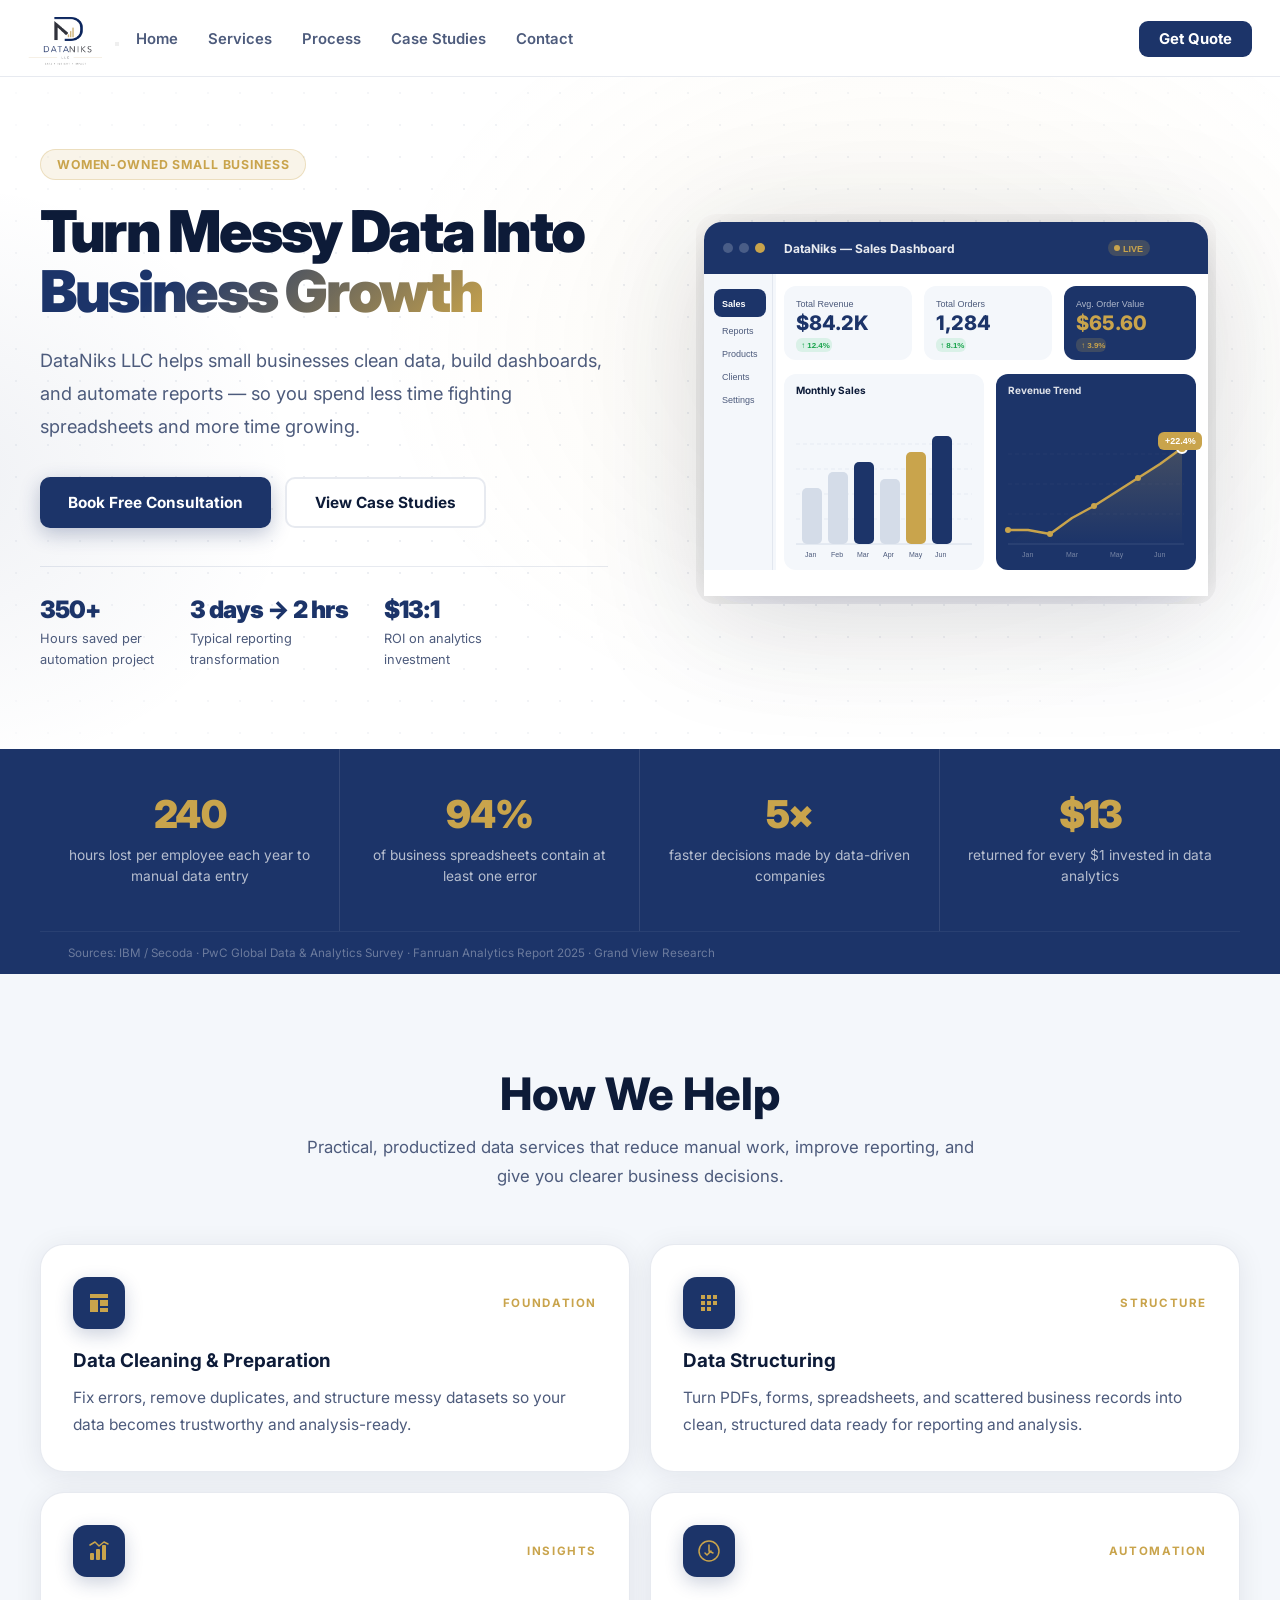
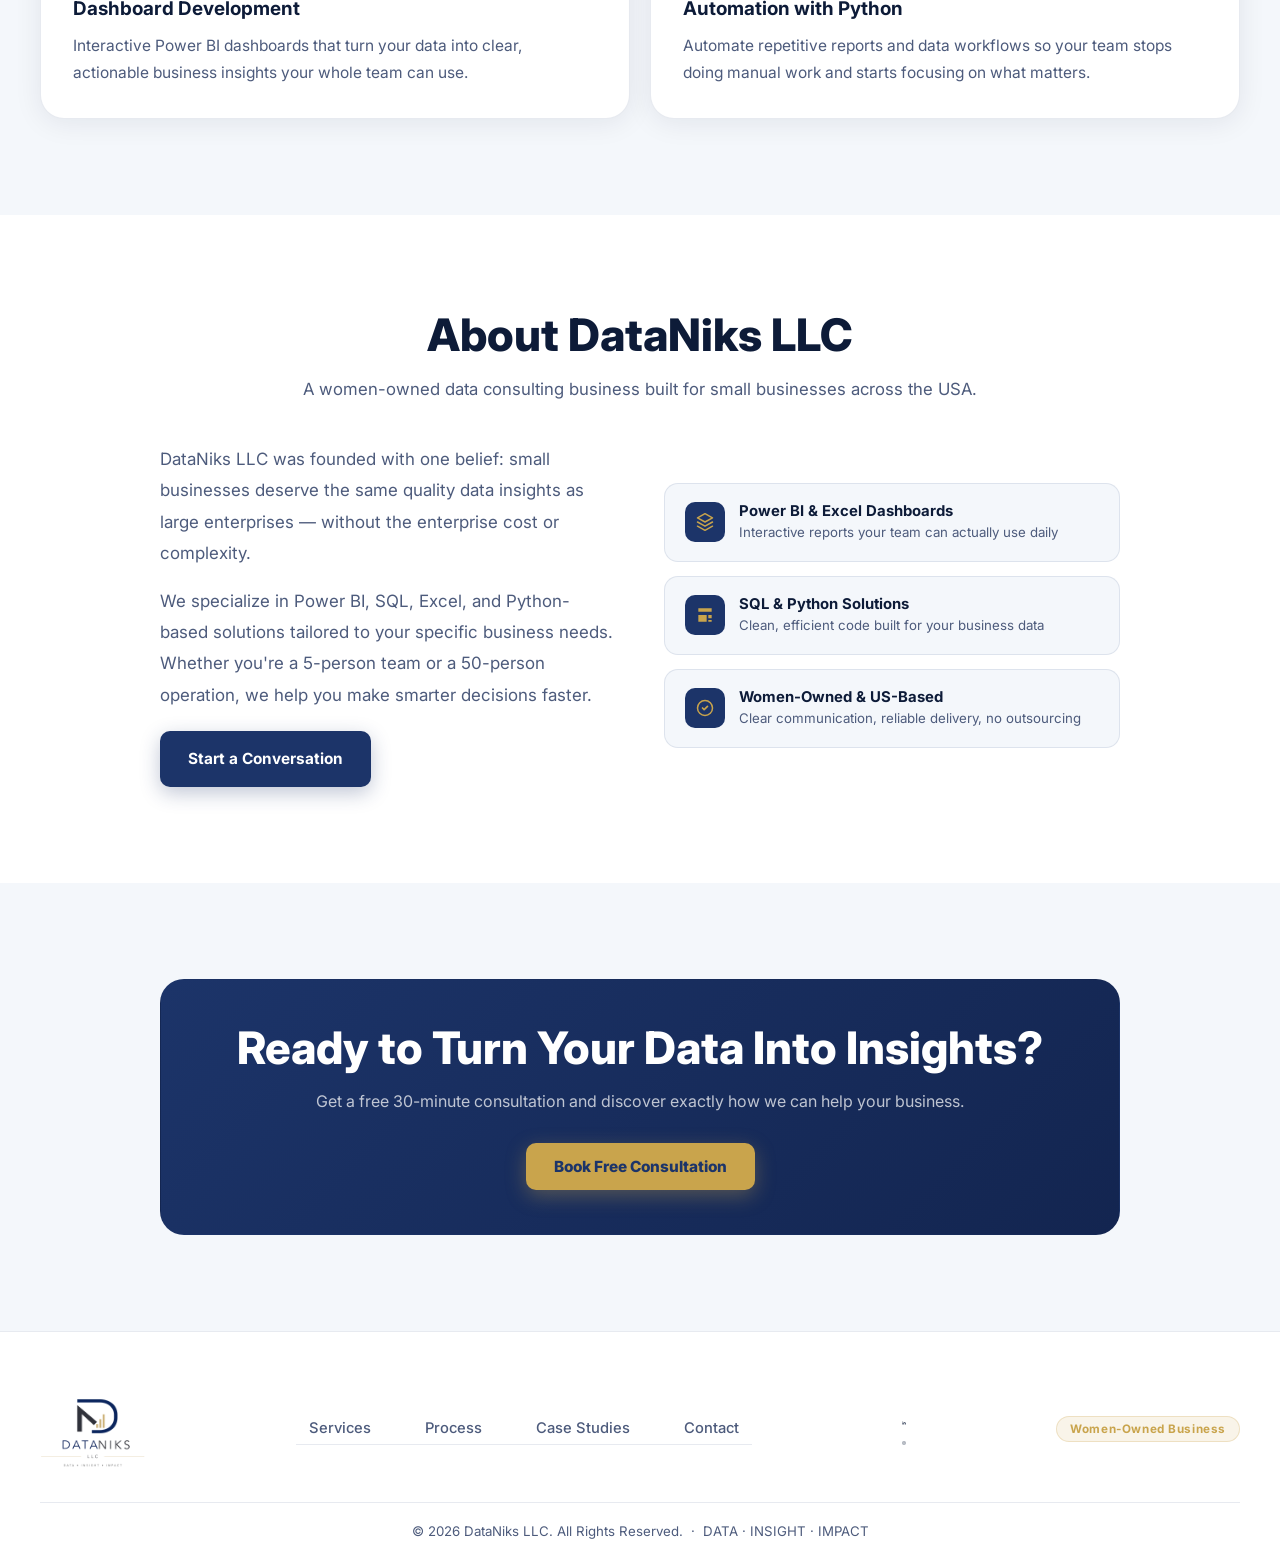
==== commit 2ef49892: "Update index.html" ====
--- a/index.html
+++ b/index.html
@@ -38,6 +38,7 @@
 <nav>
   <ul>
     <li class="nav-brand"><a href="index.html"><img src="logo.png" alt="DataNiks LLC" class="nav-logo"></a></li>
+    <li class="nav-toggle-wrap"><button class="nav-toggle" aria-label="Toggle menu" aria-expanded="false"><span></span><span></span><span></span></button></li>
     <li><a href="index.html">Home</a></li>
     <li><a href="DataNiks-services.html">Services</a></li>
     <li><a href="DataNiks-process.html">Process</a></li>
@@ -335,6 +336,10 @@
       <a href="DataNiks-cases.html">Case Studies</a>
       <a href="DataNiks-contact.html">Contact</a>
     </nav>
+    <div class="footer-social">
+      <a href="https://www.linkedin.com/company/dataniks-llc/" target="_blank" rel="noopener" aria-label="DataNiks LLC on LinkedIn"><svg viewBox="0 0 24 24" fill="currentColor"><path d="M6.94 5a2 2 0 11-4-.002 2 2 0 014 .002zM7 8.48H3V21h4V8.48zm6.32 0H9.34V21h3.94v-6.57c0-3.66 4.77-3.96 4.77 0V21H22v-7.93c0-6.17-7.06-5.94-8.68-2.91V8.48z"/></svg></a>
+      <a href="https://www.instagram.com/dataniks/" target="_blank" rel="noopener" aria-label="DataNiks LLC on Instagram"><svg viewBox="0 0 24 24" fill="none" stroke="currentColor" stroke-width="1.8"><rect x="3" y="3" width="18" height="18" rx="5"/><circle cx="12" cy="12" r="4.2"/><circle cx="17.2" cy="6.8" r=".9" fill="currentColor" stroke="none"/></svg></a>
+    </div>
     <span class="footer-badge">Women-Owned Business</span>
   </div>
   <p class="footer-copy">© 2026 DataNiks LLC. All Rights Reserved. &nbsp;·&nbsp; DATA · INSIGHT · IMPACT</p>
--- a/styles.css
+++ b/styles.css
@@ -1,271 +1,341 @@
-@import url('https://fonts.googleapis.com/css2?family=Inter:wght@400;500;600;700;800&display=swap');
-
+@import url('https://fonts.googleapis.com/css2?family=Inter:wght@400;500;600;700;800;900&display=swap');
+
+/* ── DESIGN TOKENS ─────────────────────────────────────────────────── */
 :root{
-  --accent:#c65efc;
-  --accent2:#4fd1c5;
-  --bg:#0a0a14;
-  --bg-soft:#111425;
-  --panel:#141827;
-  --panel-2:#101423;
-  --text-primary:#f4f7fb;
-  --text-secondary:#b8bdd2;
-  --border:rgba(255,255,255,.09);
-  --shadow:0 24px 60px rgba(0,0,0,.24);
-}
-
-*{box-sizing:border-box}
+  --navy:          #1C3469;
+  --navy-dark:     #132550;
+  --navy-light:    #253D82;
+  --gold:          #C9A44C;
+  --gold-light:    #D4B86A;
+  --gold-pale:     rgba(201,164,76,.12);
+  --bg:            #F4F7FB;
+  --bg-soft:       #FFFFFF;
+  --panel:         #FFFFFF;
+  --panel-2:       #EEF2F9;
+  --text-primary:  #0D1B38;
+  --text-secondary:#4D5B7C;
+  --border:        rgba(28,52,105,.1);
+  --shadow:        0 4px 28px rgba(13,27,56,.08);
+  --shadow-md:     0 10px 48px rgba(13,27,56,.13);
+  --radius:        16px;
+  --radius-lg:     24px;
+  /* legacy alias so inner-page vars still resolve */
+  --accent:        #1C3469;
+  --accent2:       #C9A44C;
+  --bg-dark:       #0a0e1a;
+}
+
+/* ── RESET ──────────────────────────────────────────────────────────── */
+*{box-sizing:border-box;margin:0;padding:0}
 html{scroll-behavior:smooth}
 body{
-  margin:0;
-  font-family:'Inter',system-ui,-apple-system,BlinkMacSystemFont,'Segoe UI',sans-serif;
+  font-family:'Inter',system-ui,-apple-system,sans-serif;
   background:var(--bg);
   color:var(--text-primary);
   overflow-x:hidden;
-}
-
-body.light{
-  --bg:#f7f9fc;
-  --bg-soft:#ffffff;
-  --panel:#ffffff;
-  --panel-2:#f7f9ff;
-  --text-primary:#111827;
-  --text-secondary:#5c647a;
-  --border:rgba(31,41,55,.09);
-  --shadow:0 18px 45px rgba(15,23,42,.08);
-  background:var(--bg);
-  color:var(--text-primary);
-}
-
-a{color:inherit}
+  -webkit-font-smoothing:antialiased;
+}
+a{color:inherit;text-decoration:none}
 img{max-width:100%;display:block}
-
+ul{list-style:none}
+
+/* ── NAV ────────────────────────────────────────────────────────────── */
 nav{
-  position:sticky;
-  top:0;
-  z-index:1000;
-  backdrop-filter:blur(18px);
-  background:color-mix(in srgb, var(--bg-soft) 88%, transparent);
+  position:sticky;top:0;z-index:1000;
+  backdrop-filter:blur(20px);
+  -webkit-backdrop-filter:blur(20px);
+  background:rgba(255,255,255,.94);
   border-bottom:1px solid var(--border);
 }
 nav ul{
-  list-style:none;
-  margin:0;
-  padding:14px 22px;
-  display:flex;
-  gap:22px;
-  align-items:center;
-  justify-content:flex-start;
-  flex-wrap:wrap;
+  max-width:1280px;margin:0 auto;
+  padding:6px 28px;
+  display:flex;gap:4px;align-items:center;
 }
 nav a{
-  text-decoration:none;
-  font-size:.98rem;
-  font-weight:600;
-  color:var(--text-primary);
-  opacity:.92;
-}
-nav a:hover{opacity:1}
-
+  font-size:.93rem;font-weight:600;
+  color:var(--text-secondary);
+  padding:7px 13px;border-radius:8px;
+  transition:color .15s,background .15s;
+}
+nav a:hover{color:var(--navy);background:rgba(28,52,105,.06)}
+.nav-brand a{display:flex;align-items:center;padding:0;margin-right:8px}
+.nav-logo{height:64px;width:auto;display:block}
+.nav-spacer{flex:1}
+.nav-cta{
+  background:var(--navy)!important;color:#fff!important;
+  font-weight:700!important;padding:9px 20px!important;
+  border-radius:9px!important;font-size:.93rem!important;
+  transition:background .15s,transform .15s!important;
+}
+.nav-cta:hover{background:var(--navy-dark)!important;transform:translateY(-1px)!important}
+
+/* ── BUTTONS ────────────────────────────────────────────────────────── */
+.btn{
+  display:inline-flex;align-items:center;justify-content:center;
+  padding:14px 28px;border-radius:10px;
+  font-weight:700;font-size:.96rem;
+  transition:transform .2s,box-shadow .2s,background .2s,border-color .2s;
+}
+.btn:hover{transform:translateY(-2px)}
+.btn-primary{
+  background:var(--navy);color:#fff;
+  box-shadow:0 6px 20px rgba(28,52,105,.28);
+}
+.btn-primary:hover{background:var(--navy-dark);box-shadow:0 10px 30px rgba(28,52,105,.36)}
+.btn-secondary{
+  border:2px solid var(--border);
+  color:var(--text-primary);background:var(--bg-soft);
+}
+.btn-secondary:hover{border-color:var(--navy);color:var(--navy)}
+.btn-gold{
+  background:var(--gold);color:var(--navy);
+  box-shadow:0 6px 20px rgba(201,164,76,.34);
+  font-weight:800;
+}
+.btn-gold:hover{background:var(--gold-light);box-shadow:0 10px 30px rgba(201,164,76,.42)}
+
+/* ── LAYOUT HELPERS ─────────────────────────────────────────────────── */
+.section{padding:96px 20px}
+.section-inner{max-width:1200px;margin:0 auto}
+.section h2{
+  margin-bottom:14px;text-align:center;
+  font-size:clamp(1.9rem,3.5vw,3rem);
+  line-height:1.1;font-weight:800;color:var(--text-primary);
+}
+.section-subtitle{
+  max-width:680px;margin:0 auto 52px;
+  text-align:center;line-height:1.75;
+  font-size:1.05rem;color:var(--text-secondary);
+}
+
+/* ── HERO ───────────────────────────────────────────────────────────── */
 .hero{
-  padding:130px 20px 90px;
-  background:radial-gradient(1200px 500px at 50% 0%, rgba(109,94,252,.14), transparent 60%);
-}
-.hero h1{
-  max-width:980px;
-  margin:0 auto 18px;
-  text-align:center;
-  font-size:clamp(2.4rem,5vw,4.8rem);
-  line-height:1.03;
-  letter-spacing:-.04em;
-}
-.hero p{
-  max-width:780px;
-  margin:0 auto 28px;
-  text-align:center;
-  font-size:1.15rem;
-  line-height:1.8;
-  color:var(--text-secondary);
-}
-.hero-actions{
-  display:flex;
-  gap:14px;
-  justify-content:center;
-  flex-wrap:wrap;
-  margin-top:10px;
-}
-
-.btn{
-  display:inline-flex;
-  align-items:center;
-  justify-content:center;
-  padding:14px 24px;
-  border-radius:999px;
-  font-weight:700;
-  text-decoration:none;
-  transition:transform .2s ease,filter .2s ease,border-color .2s ease,background .2s ease;
-}
-.btn:hover{transform:translateY(-2px);filter:brightness(1.04)}
-.btn-primary{
-  background:linear-gradient(135deg,var(--accent),var(--accent2));
-  color:#fff;
-  box-shadow:0 16px 34px rgba(79,209,197,.12);
-}
-.btn-secondary{
-  border:1px solid var(--border);
-  color:var(--text-primary);
+  padding:72px 20px 80px;
   background:var(--bg-soft);
-}
-
-.section{
-  padding:92px 20px;
-}
-.section-inner{
-  max-width:1200px;
-  margin:0 auto;
-}
-.section h2{
-  margin:0 0 14px;
-  text-align:center;
-  font-size:clamp(2rem,3.5vw,3.25rem);
-  line-height:1.08;
-}
-.section-subtitle{
-  max-width:760px;
-  margin:0 auto 44px;
-  text-align:center;
-  line-height:1.75;
-  font-size:1.05rem;
-  color:var(--text-secondary);
-}
-
-.services-grid{
-  display:grid;
-  grid-template-columns:repeat(2,minmax(0,1fr));
-  gap:24px;
-}
+  position:relative;overflow:hidden;
+}
+.hero::before{
+  content:'';position:absolute;inset:0;
+  background:
+    radial-gradient(800px 600px at 70% 40%, rgba(201,164,76,.07), transparent 65%),
+    radial-gradient(600px 500px at -5% 60%, rgba(28,52,105,.07), transparent 60%);
+  pointer-events:none;
+}
+/* dotted grid pattern */
+.hero::after{
+  content:'';position:absolute;inset:0;
+  background-image:radial-gradient(circle, rgba(28,52,105,.08) 1px, transparent 1px);
+  background-size:32px 32px;
+  pointer-events:none;mask-image:radial-gradient(ellipse 80% 80% at 50% 50%,black 40%,transparent 100%);
+}
+.hero-grid{
+  display:grid;grid-template-columns:1fr 1fr;
+  gap:64px;align-items:center;position:relative;z-index:1;
+}
+.hero-text .trust-badge{margin-bottom:22px}
+.hero-text h1{
+  font-size:clamp(2.4rem,4.5vw,3.8rem);
+  line-height:1.04;letter-spacing:-.04em;
+  color:var(--text-primary);margin-bottom:22px;font-weight:900;
+}
+.hero-text h1 .hl{
+  background:linear-gradient(135deg,var(--navy) 30%,var(--gold));
+  -webkit-background-clip:text;-webkit-text-fill-color:transparent;background-clip:text;
+}
+.hero-text p{
+  font-size:1.14rem;line-height:1.82;
+  color:var(--text-secondary);margin-bottom:34px;
+}
+.hero-actions{display:flex;gap:14px;flex-wrap:wrap;margin-bottom:38px}
+.hero-proof{
+  display:flex;gap:36px;padding-top:28px;
+  border-top:1px solid var(--border);
+}
+.proof-num{
+  display:block;font-size:1.5rem;font-weight:900;
+  color:var(--navy);letter-spacing:-.04em;margin-bottom:3px;
+}
+.proof-label{font-size:.8rem;color:var(--text-secondary);line-height:1.4}
+
+/* Dashboard illustration */
+.hero-visual{
+  display:flex;align-items:center;justify-content:center;
+  position:relative;
+}
+.hero-visual::before{
+  content:'';position:absolute;
+  width:360px;height:360px;border-radius:50%;
+  background:radial-gradient(circle, rgba(201,164,76,.12), transparent 70%);
+  pointer-events:none;
+}
+.dash-svg{
+  width:100%;max-width:520px;
+  filter:drop-shadow(0 20px 60px rgba(13,27,56,.16));
+  border-radius:20px;
+}
+
+/* ── STATS STRIP ────────────────────────────────────────────────────── */
+.stats-strip{
+  padding:0;
+  background:var(--navy);
+}
+.stats-grid{
+  display:grid;grid-template-columns:repeat(4,1fr);
+  max-width:1200px;margin:0 auto;
+}
+.stat-item{
+  padding:44px 28px;text-align:center;
+  border-right:1px solid rgba(255,255,255,.1);
+  transition:background .2s;
+}
+.stat-item:last-child{border-right:none}
+.stat-item:hover{background:rgba(255,255,255,.04)}
+.stat-number{
+  font-size:clamp(2rem,3vw,2.8rem);font-weight:900;
+  letter-spacing:-.04em;color:var(--gold);
+  -webkit-text-fill-color:var(--gold);
+  background:none;line-height:1.1;margin-bottom:10px;
+}
+.stat-label{font-size:.86rem;color:rgba(255,255,255,.68);line-height:1.5}
+.stats-sources{
+  max-width:1200px;margin:0 auto;
+  padding:14px 28px;
+  font-size:.73rem;color:rgba(255,255,255,.35);
+  border-top:1px solid rgba(255,255,255,.06);
+}
+
+/* ── SERVICE CARDS ──────────────────────────────────────────────────── */
+.services-grid{display:grid;grid-template-columns:repeat(2,1fr);gap:20px}
 .service-card{
-  position:relative;
-  overflow:hidden;
-  min-height:220px;
-  padding:30px;
-  border-radius:24px;
-  background:linear-gradient(180deg,var(--panel),var(--panel-2));
+  position:relative;overflow:hidden;
+  padding:32px;border-radius:var(--radius-lg);
+  background:var(--panel);
   border:1px solid var(--border);
   box-shadow:var(--shadow);
-  transition:transform .25s ease,border-color .25s ease,box-shadow .25s ease;
-}
-.service-card::before{
-  content:'';
-  position:absolute;
-  inset:auto -40px -60px auto;
-  width:170px;
-  height:170px;
-  background:radial-gradient(circle, rgba(109,94,252,.18), transparent 70%);
-  pointer-events:none;
+  transition:transform .25s,border-color .25s,box-shadow .25s;
+}
+.service-card::after{
+  content:'';position:absolute;
+  top:0;left:0;right:0;height:3px;
+  background:linear-gradient(90deg,var(--navy),var(--gold));
+  opacity:0;transition:opacity .25s;
 }
 .service-card:hover{
-  transform:translateY(-8px);
-  border-color:rgba(255,255,255,.16);
-  box-shadow:0 30px 75px rgba(0,0,0,.38);
-}
+  transform:translateY(-6px);
+  border-color:rgba(28,52,105,.2);
+  box-shadow:var(--shadow-md);
+}
+.service-card:hover::after{opacity:1}
 .service-top{
-  display:flex;
-  align-items:center;
-  justify-content:space-between;
-  gap:12px;
+  display:flex;align-items:center;justify-content:space-between;
+  gap:12px;margin-bottom:20px;
+}
+.service-icon{
+  width:52px;height:52px;border-radius:14px;
+  display:grid;place-items:center;
+  background:var(--navy);
+  box-shadow:0 6px 18px rgba(28,52,105,.22);
+}
+.service-tag{
+  font-size:.72rem;letter-spacing:.14em;
+  text-transform:uppercase;font-weight:700;
+  color:var(--gold);
+}
+.service-card h3{
+  margin-bottom:12px;font-size:1.18rem;
+  line-height:1.3;color:var(--text-primary);font-weight:700;
+}
+.service-card p{
+  color:var(--text-secondary);line-height:1.72;font-size:.97rem;
+}
+/* list inside service cards (services page) */
+.service-list{
+  padding-left:18px;color:var(--text-secondary);line-height:1.8;
+}
+.service-list li{margin-bottom:6px}
+
+/* ── ABOUT / CTA PANELS ─────────────────────────────────────────────── */
+.about-panel,.cta-panel{
+  max-width:960px;margin:0 auto;
+  padding:44px;border-radius:var(--radius-lg);
+  border:1px solid var(--border);
+}
+.about-panel{background:var(--panel);box-shadow:var(--shadow)}
+.about-panel p{
+  text-align:center;font-size:1.07rem;
+  line-height:1.85;color:var(--text-secondary);
+}
+.cta-panel{
+  background:linear-gradient(135deg,var(--navy),var(--navy-dark));
+  border-color:transparent;text-align:center;
+}
+.cta-panel h2{color:#fff!important;font-weight:800!important}
+.cta-panel p{color:rgba(255,255,255,.72);line-height:1.7;margin-bottom:28px}
+
+/* ── TRUST BADGE ────────────────────────────────────────────────────── */
+.trust-badge{
+  display:inline-flex;align-items:center;gap:8px;
+  padding:7px 16px;border-radius:999px;
+  font-size:.77rem;font-weight:700;
+  letter-spacing:.07em;text-transform:uppercase;
+  background:var(--gold-pale);color:var(--gold);
+  border:1px solid rgba(201,164,76,.28);
+}
+
+/* ── GLASS CARD ─────────────────────────────────────────────────────── */
+.glass-card{
+  background:var(--panel);border:1px solid var(--border);
+  border-radius:var(--radius-lg);box-shadow:var(--shadow);
+}
+
+/* ── FOOTER ─────────────────────────────────────────────────────────── */
+footer{
+  background:var(--bg-soft);
+  border-top:1px solid var(--border);
+  padding:52px 20px 28px;
+}
+footer .footer-inner{
+  max-width:1200px;margin:0 auto;
+  display:flex;flex-wrap:wrap;
+  align-items:center;justify-content:space-between;
+  gap:24px;
+  padding-bottom:28px;
+  border-bottom:1px solid var(--border);
   margin-bottom:20px;
 }
-.service-icon{
-  width:46px;
-  height:46px;
-  border-radius:16px;
-  display:grid;
-  place-items:center;
-  background:linear-gradient(135deg,var(--accent),var(--accent2));
-  color:#fff;
-  font-weight:800;
-  box-shadow:0 10px 28px rgba(109,94,252,.28);
-}
-.service-tag{
-  font-size:.78rem;
-  letter-spacing:.14em;
-  text-transform:uppercase;
-  color:var(--text-secondary);
-}
-.service-card h3{
-  margin:0 0 12px;
-  font-size:1.22rem;
-  line-height:1.25;
-  color:var(--text-primary);
-}
-.service-card p{
-  margin:0;
-  color:var(--text-secondary);
-  line-height:1.72;
-  font-size:1rem;
-  max-width:36ch;
-}
-
-.about-panel,
-.cta-panel{
-  max-width:980px;
-  margin:0 auto;
-  padding:34px;
-  border-radius:28px;
-  border:1px solid var(--border);
-}
-.about-panel{
-  background:linear-gradient(180deg,var(--panel),var(--panel-2));
-  box-shadow:var(--shadow);
-}
-.about-panel p{
-  margin:0;
-  text-align:center;
-  font-size:1.05rem;
-  line-height:1.8;
-  color:var(--text-secondary);
-}
-.cta-panel{
-  background:linear-gradient(135deg, rgba(109,94,252,.16), rgba(79,209,197,.12));
-  text-align:center;
-}
-.cta-panel p{
-  margin:0 0 22px;
-  line-height:1.7;
-  color:var(--text-secondary);
-}
-
-.nav-cta{color:var(--accent) !important;font-weight:800 !important;opacity:1}
-
-.glass-card{
-  background:linear-gradient(180deg,var(--panel),var(--panel-2));
-  border:1px solid var(--border);
-  border-radius:24px;
-  box-shadow:var(--shadow);
-}
-
-.theme-toggle{
-  position:fixed;
-  right:18px;
-  top:18px;
-  width:48px;
-  height:48px;
-  border:none;
-  border-radius:999px;
-  cursor:pointer;
-  z-index:1001;
-  display:grid;
-  place-items:center;
-  font-size:1rem;
-  background:var(--bg-soft);
-  color:var(--text-primary);
-  border:1px solid var(--border);
-  box-shadow:var(--shadow);
-}
-.theme-toggle:hover{transform:translateY(-1px)}
-
-@media (max-width:900px){
+.footer-logo{height:90px;width:auto;display:block}
+footer .footer-links{display:flex;gap:28px;flex-wrap:wrap}
+footer .footer-links a{
+  font-size:.92rem;color:var(--text-secondary);
+  font-weight:500;transition:color .15s;
+}
+footer .footer-links a:hover{color:var(--navy)}
+footer .footer-copy{
+  max-width:1200px;margin:0 auto;
+  font-size:.83rem;color:var(--text-secondary);text-align:center;
+}
+.footer-badge{
+  font-size:.73rem;font-weight:700;color:var(--gold);
+  background:var(--gold-pale);border:1px solid rgba(201,164,76,.25);
+  padding:5px 13px;border-radius:999px;letter-spacing:.05em;
+  white-space:nowrap;
+}
+
+
+/* ── RESPONSIVE ─────────────────────────────────────────────────────── */
+@media(max-width:900px){
+  .hero-grid{grid-template-columns:1fr;gap:40px}
+  .hero-visual{display:none}
+  .hero-text h1{font-size:clamp(2rem,6vw,2.8rem)}
   .services-grid{grid-template-columns:1fr}
-  .hero{padding-top:110px}
-  nav ul{gap:16px}
-}
+  .stats-grid{grid-template-columns:repeat(2,1fr)}
+  nav ul{gap:6px;padding:6px 16px}
+  .section{padding:72px 20px}
+}
+@media(max-width:540px){
+  .stats-grid{grid-template-columns:1fr}
+  .hero-proof{flex-direction:column;gap:16px}
+  .hero-actions{flex-direction:column}
+  .hero-actions .btn{text-align:center}
+}
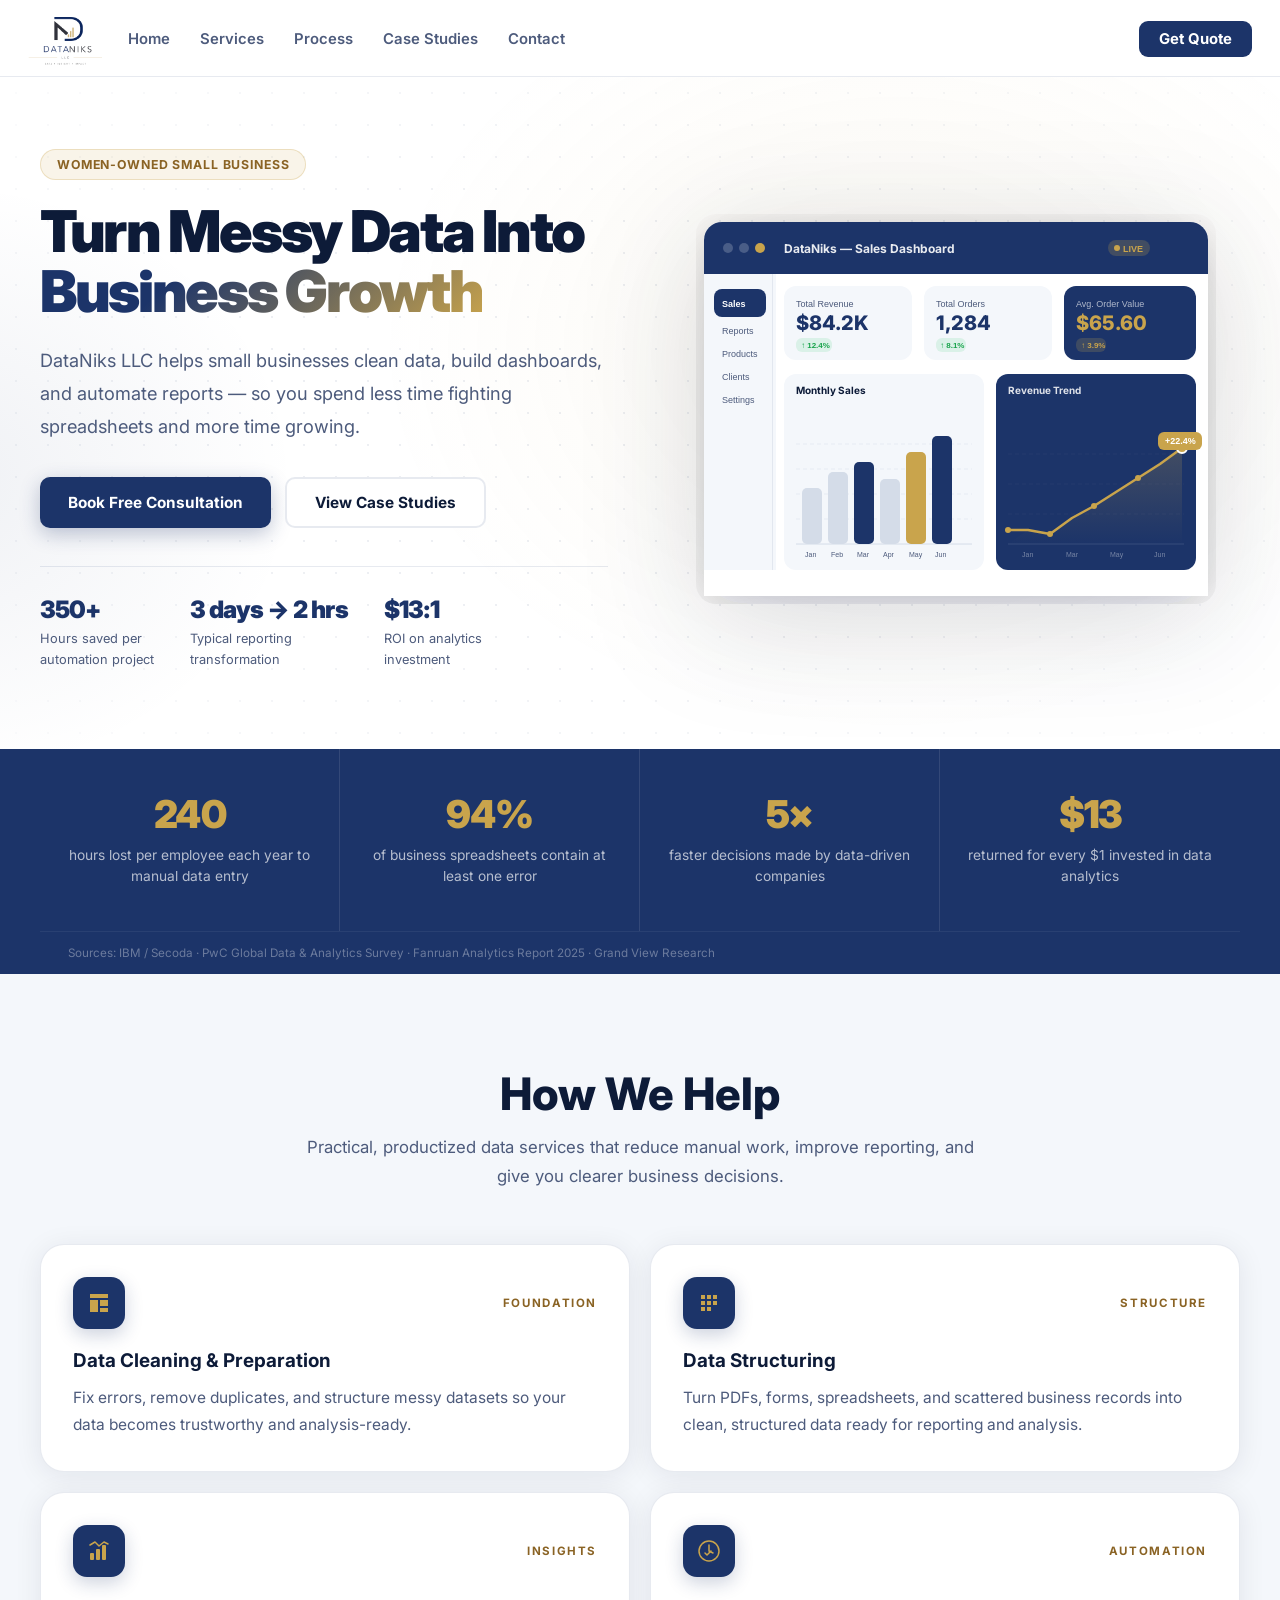
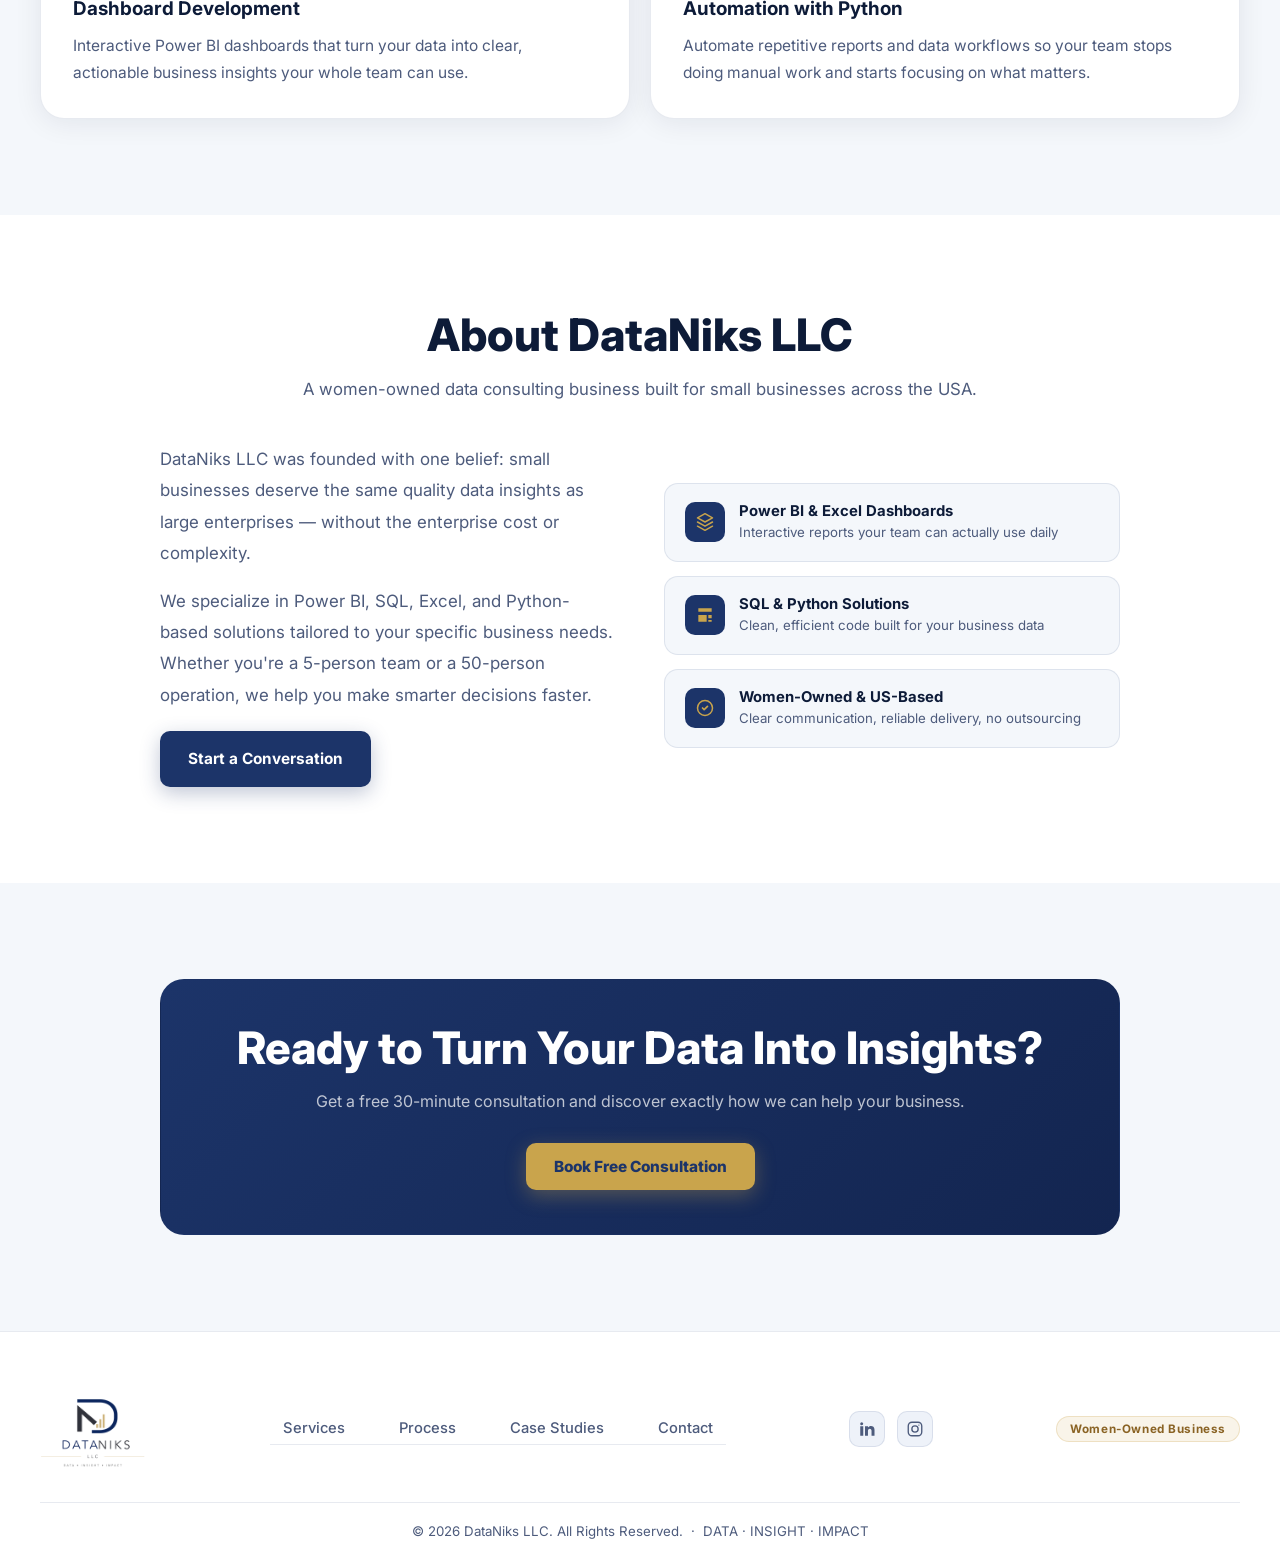
==== commit 9e2161f6: "Add files via upload" ====
--- a/index.html
+++ b/index.html
@@ -6,6 +6,45 @@
 <title>Data Analytics Services USA | Dashboard creation, SQL & Python | DataNiks LLC</title>
 <meta name="description" content="DataNiks LLC — women-owned data analytics and business intelligence services for small businesses. Power BI dashboards, SQL data solutions, and Python automation.">
 <meta name="keywords" content="data analytics services USA, Power BI dashboard developer, freelance data analyst, SQL data services, small business analytics, women-owned business">
+<link rel="canonical" href="https://www.dataniks.com/">
+<meta name="theme-color" content="#1C3469">
+
+<link rel="icon" type="image/x-icon" href="favicon.ico">
+<link rel="icon" type="image/png" sizes="32x32" href="favicon-32x32.png">
+<link rel="icon" type="image/png" sizes="16x16" href="favicon-16x16.png">
+<link rel="apple-touch-icon" sizes="180x180" href="apple-touch-icon.png">
+
+<meta property="og:type" content="website">
+<meta property="og:site_name" content="DataNiks LLC">
+<meta property="og:title" content="Data Analytics Services USA | DataNiks LLC">
+<meta property="og:description" content="Women-owned data analytics and business intelligence services for small businesses. Power BI dashboards, SQL data solutions, and Python automation.">
+<meta property="og:url" content="https://www.dataniks.com/">
+<meta property="og:image" content="https://www.dataniks.com/og-image.jpg">
+<meta property="og:image:width" content="1200">
+<meta property="og:image:height" content="630">
+<meta name="twitter:card" content="summary_large_image">
+<meta name="twitter:title" content="Data Analytics Services USA | DataNiks LLC">
+<meta name="twitter:description" content="Women-owned data analytics and business intelligence services for small businesses. Power BI dashboards, SQL data solutions, and Python automation.">
+<meta name="twitter:image" content="https://www.dataniks.com/og-image.jpg">
+
+<script type="application/ld+json">
+{
+  "@context": "https://schema.org",
+  "@type": "ProfessionalService",
+  "name": "DataNiks LLC",
+  "url": "https://www.dataniks.com/",
+  "logo": "https://www.dataniks.com/logo.png",
+  "image": "https://www.dataniks.com/og-image.jpg",
+  "description": "Women-owned data analytics and business intelligence services for small businesses, including data cleaning, Power BI dashboards, SQL solutions, and Python automation.",
+  "email": "datanikadmin@gmail.com",
+  "areaServed": "US",
+  "sameAs": [
+    "https://www.linkedin.com/company/dataniks-llc/",
+    "https://www.instagram.com/dataniks/"
+  ]
+}
+</script>
+
 <link rel="stylesheet" href="styles.css">
 <style>
 /* Page-specific hero adjustments */
--- a/styles.css
+++ b/styles.css
@@ -8,6 +8,7 @@
   --gold:          #C9A44C;
   --gold-light:    #D4B86A;
   --gold-pale:     rgba(201,164,76,.12);
+  --gold-deep:     #8A6324; /* WCAG AA-safe gold for text on light backgrounds (5.4:1 on white) */
   --bg:            #F4F7FB;
   --bg-soft:       #FFFFFF;
   --panel:         #FFFFFF;
@@ -48,6 +49,7 @@
   border-bottom:1px solid var(--border);
 }
 nav ul{
+  position:relative;
   max-width:1280px;margin:0 auto;
   padding:6px 28px;
   display:flex;gap:4px;align-items:center;
@@ -70,6 +72,22 @@
 }
 .nav-cta:hover{background:var(--navy-dark)!important;transform:translateY(-1px)!important}
 
+/* Hamburger toggle (hidden on desktop, shown <=900px) */
+.nav-toggle-wrap{display:none;margin-left:auto;order:99}
+.nav-toggle{
+  display:flex;flex-direction:column;justify-content:center;gap:5px;
+  width:38px;height:38px;
+  border:none;background:transparent;cursor:pointer;padding:0;
+}
+.nav-toggle span{
+  display:block;width:24px;height:2px;margin:0 auto;
+  background:var(--navy);border-radius:2px;
+  transition:transform .2s,opacity .2s;
+}
+.nav-toggle.open span:nth-child(1){transform:translateY(7px) rotate(45deg)}
+.nav-toggle.open span:nth-child(2){opacity:0}
+.nav-toggle.open span:nth-child(3){transform:translateY(-7px) rotate(-45deg)}
+
 /* ── BUTTONS ────────────────────────────────────────────────────────── */
 .btn{
   display:inline-flex;align-items:center;justify-content:center;
@@ -240,7 +258,7 @@
 .service-tag{
   font-size:.72rem;letter-spacing:.14em;
   text-transform:uppercase;font-weight:700;
-  color:var(--gold);
+  color:var(--gold-deep);
 }
 .service-card h3{
   margin-bottom:12px;font-size:1.18rem;
@@ -279,7 +297,7 @@
   padding:7px 16px;border-radius:999px;
   font-size:.77rem;font-weight:700;
   letter-spacing:.07em;text-transform:uppercase;
-  background:var(--gold-pale);color:var(--gold);
+  background:var(--gold-pale);color:var(--gold-deep);
   border:1px solid rgba(201,164,76,.28);
 }
 
@@ -315,8 +333,18 @@
   max-width:1200px;margin:0 auto;
   font-size:.83rem;color:var(--text-secondary);text-align:center;
 }
+.footer-social{display:flex;gap:12px;align-items:center}
+.footer-social a{
+  width:36px;height:36px;border-radius:10px;
+  display:grid;place-items:center;
+  background:var(--panel-2);color:var(--text-secondary);
+  border:1px solid var(--border);
+  transition:background .15s,color .15s,border-color .15s;
+}
+.footer-social a:hover{background:var(--navy);color:#fff;border-color:var(--navy)}
+.footer-social svg{width:18px;height:18px}
 .footer-badge{
-  font-size:.73rem;font-weight:700;color:var(--gold);
+  font-size:.73rem;font-weight:700;color:var(--gold-deep);
   background:var(--gold-pale);border:1px solid rgba(201,164,76,.25);
   padding:5px 13px;border-radius:999px;letter-spacing:.05em;
   white-space:nowrap;
@@ -330,8 +358,23 @@
   .hero-text h1{font-size:clamp(2rem,6vw,2.8rem)}
   .services-grid{grid-template-columns:1fr}
   .stats-grid{grid-template-columns:repeat(2,1fr)}
-  nav ul{gap:6px;padding:6px 16px}
   .section{padding:72px 20px}
+
+  /* Mobile/tablet nav: collapse into hamburger menu */
+  .nav-logo{height:48px}
+  nav ul{gap:0;padding:8px 16px;flex-wrap:nowrap}
+  .nav-toggle-wrap{display:flex}
+  nav ul li:not(.nav-brand):not(.nav-toggle-wrap){display:none}
+  .nav-spacer{display:none}
+  nav ul.nav-open{flex-wrap:wrap}
+  nav ul.nav-open li:not(.nav-brand):not(.nav-toggle-wrap){
+    display:block;width:100%;
+  }
+  nav ul.nav-open a{display:block;width:100%;padding:13px 10px;border-radius:8px}
+  nav ul.nav-open .nav-cta{
+    width:auto!important;display:inline-flex!important;
+    text-align:center;margin:8px 10px 4px;
+  }
 }
 @media(max-width:540px){
   .stats-grid{grid-template-columns:1fr}
@@ -339,3 +382,29 @@
   .hero-actions{flex-direction:column}
   .hero-actions .btn{text-align:center}
 }
+
+/* ── ACCESSIBILITY: keep content visible if JS never runs (blocked/slow/ ── */
+/*    error), and respect users who've asked for reduced motion ── */
+.js-reveal-ready .glass-card,
+.js-reveal-ready .service-card,
+.js-reveal-ready .case-card,
+.js-reveal-ready .process-card,
+.js-reveal-ready .package-card{
+  opacity:0;transform:translateY(24px);
+  transition:opacity .5s ease,transform .5s ease;
+}
+.js-reveal-ready .glass-card.in-view,
+.js-reveal-ready .service-card.in-view,
+.js-reveal-ready .case-card.in-view,
+.js-reveal-ready .process-card.in-view,
+.js-reveal-ready .package-card.in-view{
+  opacity:1;transform:none;
+}
+@media (prefers-reduced-motion: reduce){
+  .glass-card,.service-card,.case-card,.process-card,.package-card{
+    opacity:1!important;transform:none!important;transition:none!important;
+  }
+}
+@media (max-width:900px){
+  .footer-social a{width:44px;height:44px}
+}
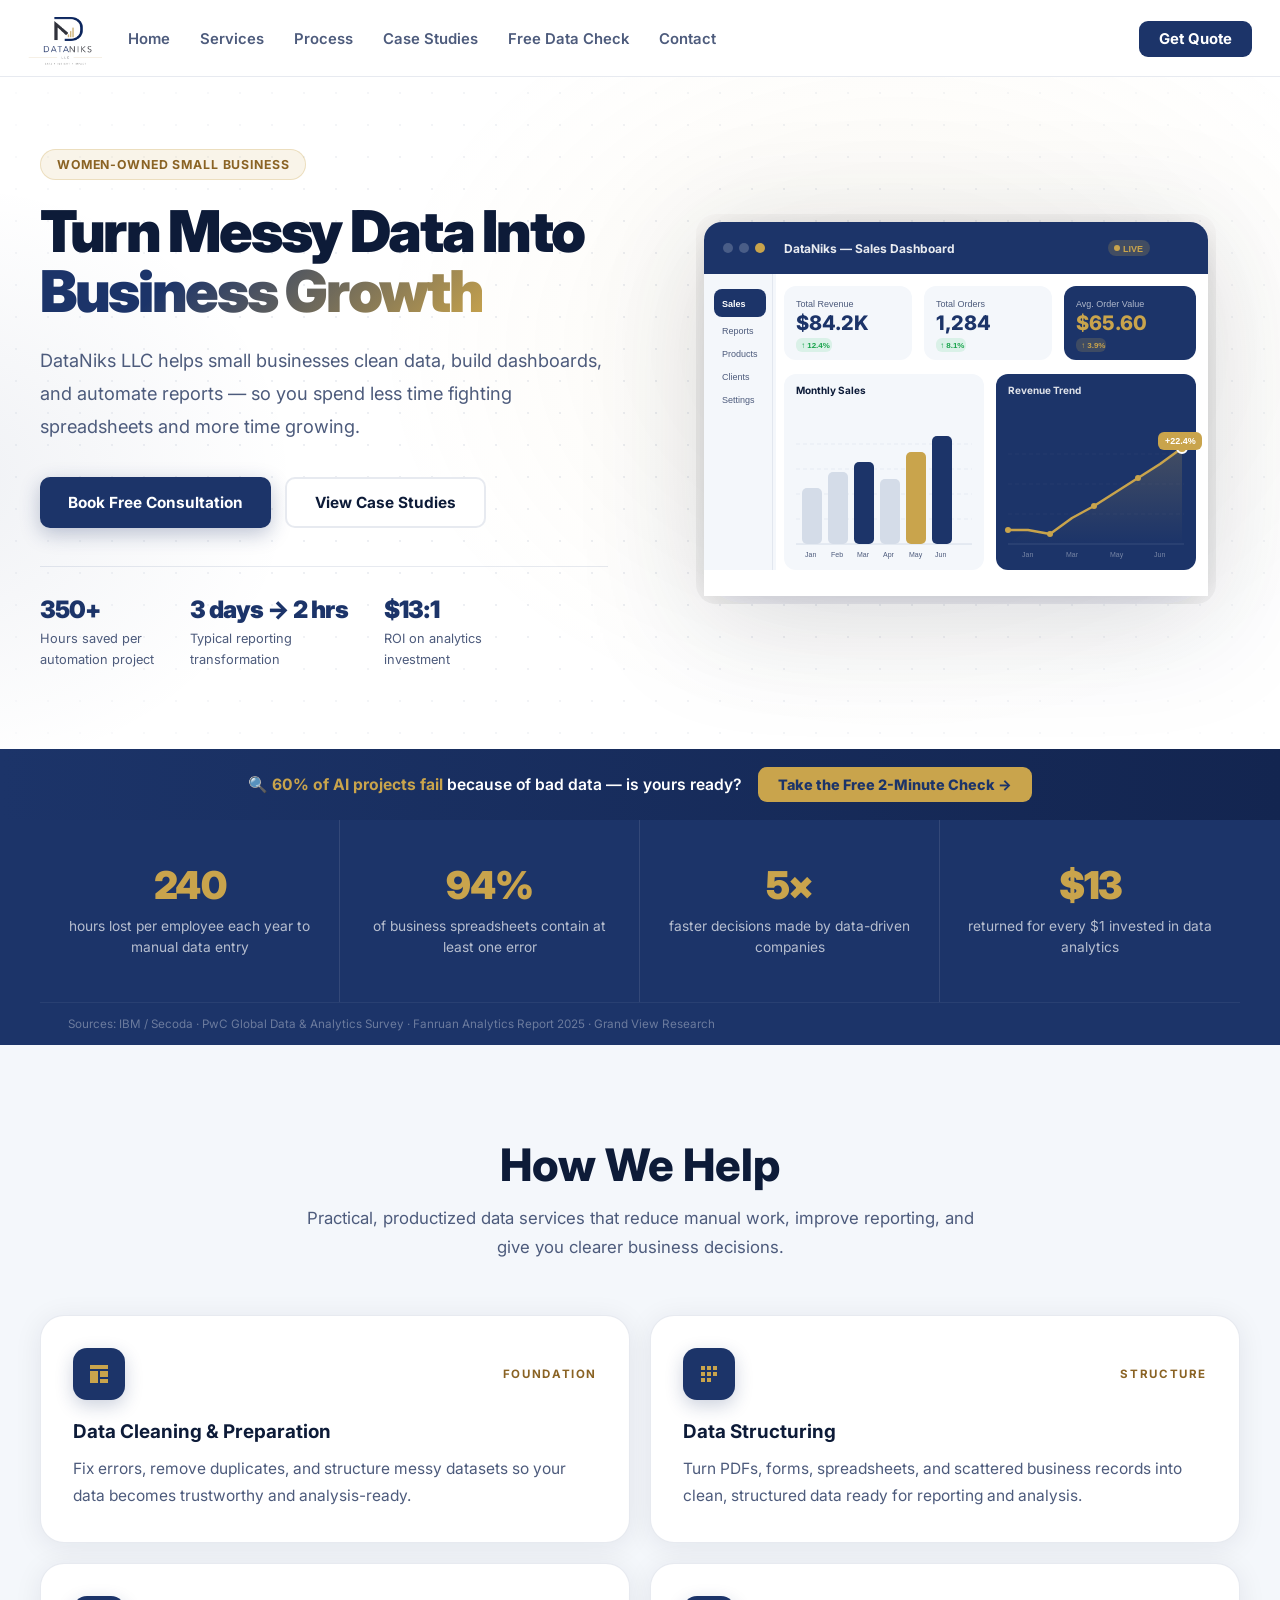
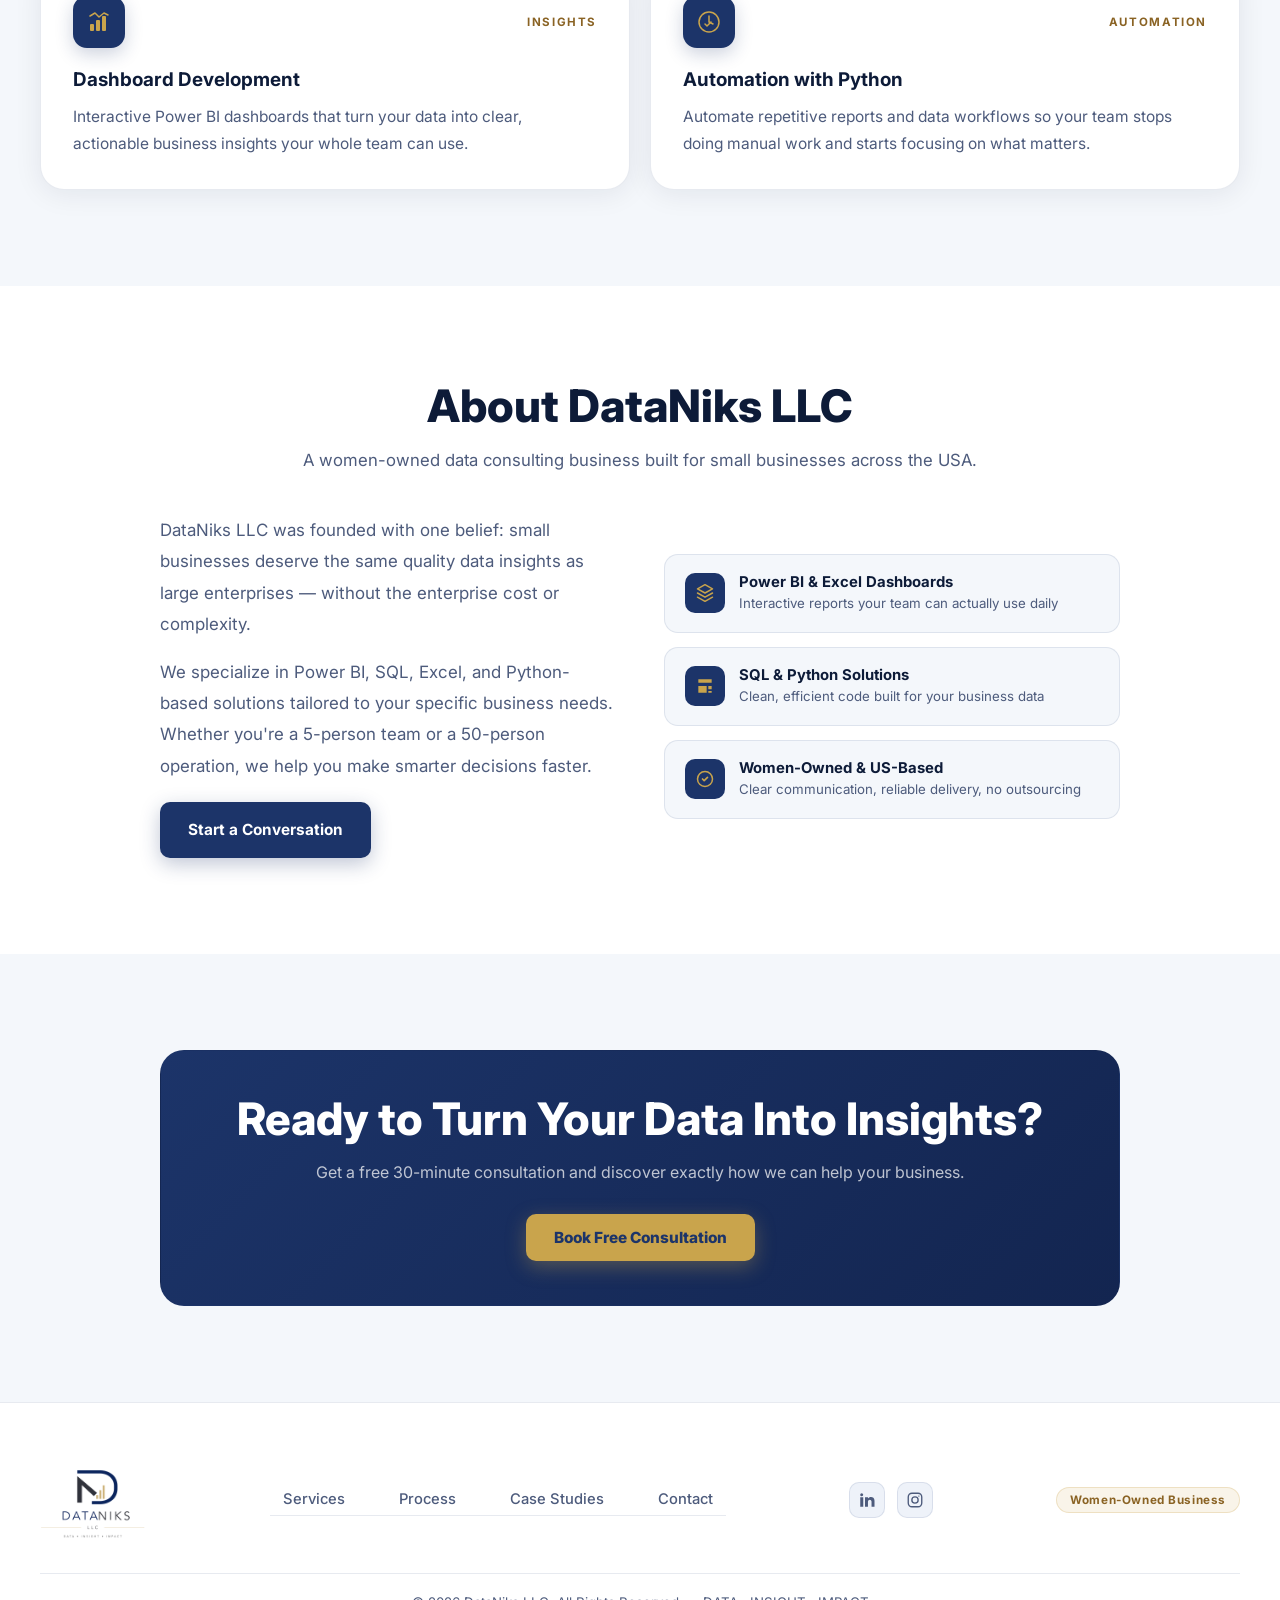
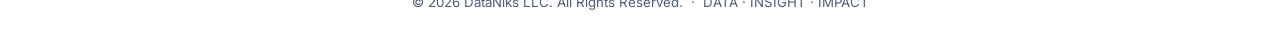
==== commit 1e8ff976: "Add files via upload" ====
--- a/index.html
+++ b/index.html
@@ -52,6 +52,24 @@
 .hero-text p{text-align:left}
 /* Service cards on homepage keep dark inner background */
 .service-card{background:var(--panel)}
+/* Data check promo banner */
+.promo-banner{
+  background:linear-gradient(90deg,var(--navy),var(--navy-dark));
+  padding:18px 20px;
+}
+.promo-inner{
+  max-width:1200px;margin:0 auto;
+  display:flex;align-items:center;justify-content:center;gap:16px;
+  flex-wrap:wrap;text-align:center;
+}
+.promo-inner p{color:#fff;font-weight:600;font-size:.98rem;margin:0}
+.promo-inner strong{color:var(--gold)}
+.promo-inner a{
+  background:var(--gold);color:var(--navy);font-weight:800;
+  padding:9px 20px;border-radius:9px;font-size:.9rem;
+  white-space:nowrap;transition:background .15s,transform .15s;
+}
+.promo-inner a:hover{background:var(--gold-light);transform:translateY(-1px)}
 /* About section */
 .about-inner{display:grid;grid-template-columns:1fr 1fr;gap:48px;align-items:center;max-width:960px;margin:0 auto}
 .about-inner p{font-size:1.06rem;line-height:1.85;color:var(--text-secondary);margin-bottom:16px}
@@ -82,6 +100,7 @@
     <li><a href="DataNiks-services.html">Services</a></li>
     <li><a href="DataNiks-process.html">Process</a></li>
     <li><a href="DataNiks-cases.html">Case Studies</a></li>
+    <li><a href="DataNiks-data-check.html">Free Data Check</a></li>
     <li><a href="DataNiks-contact.html">Contact</a></li>
     <li class="nav-spacer"></li>
     <li><a class="nav-cta" href="DataNiks-contact.html">Get Quote</a></li>
@@ -248,6 +267,14 @@
   </div>
 </section>
 
+<!-- ── FREE DATA CHECK PROMO ── -->
+<section class="promo-banner">
+  <div class="promo-inner">
+    <p>🔍 <strong>60% of AI projects fail</strong> because of bad data — is yours ready?</p>
+    <a href="DataNiks-data-check.html">Take the Free 2-Minute Check →</a>
+  </div>
+</section>
+
 <!-- ── STATS STRIP ── -->
 <section class="stats-strip">
   <div class="stats-grid">
